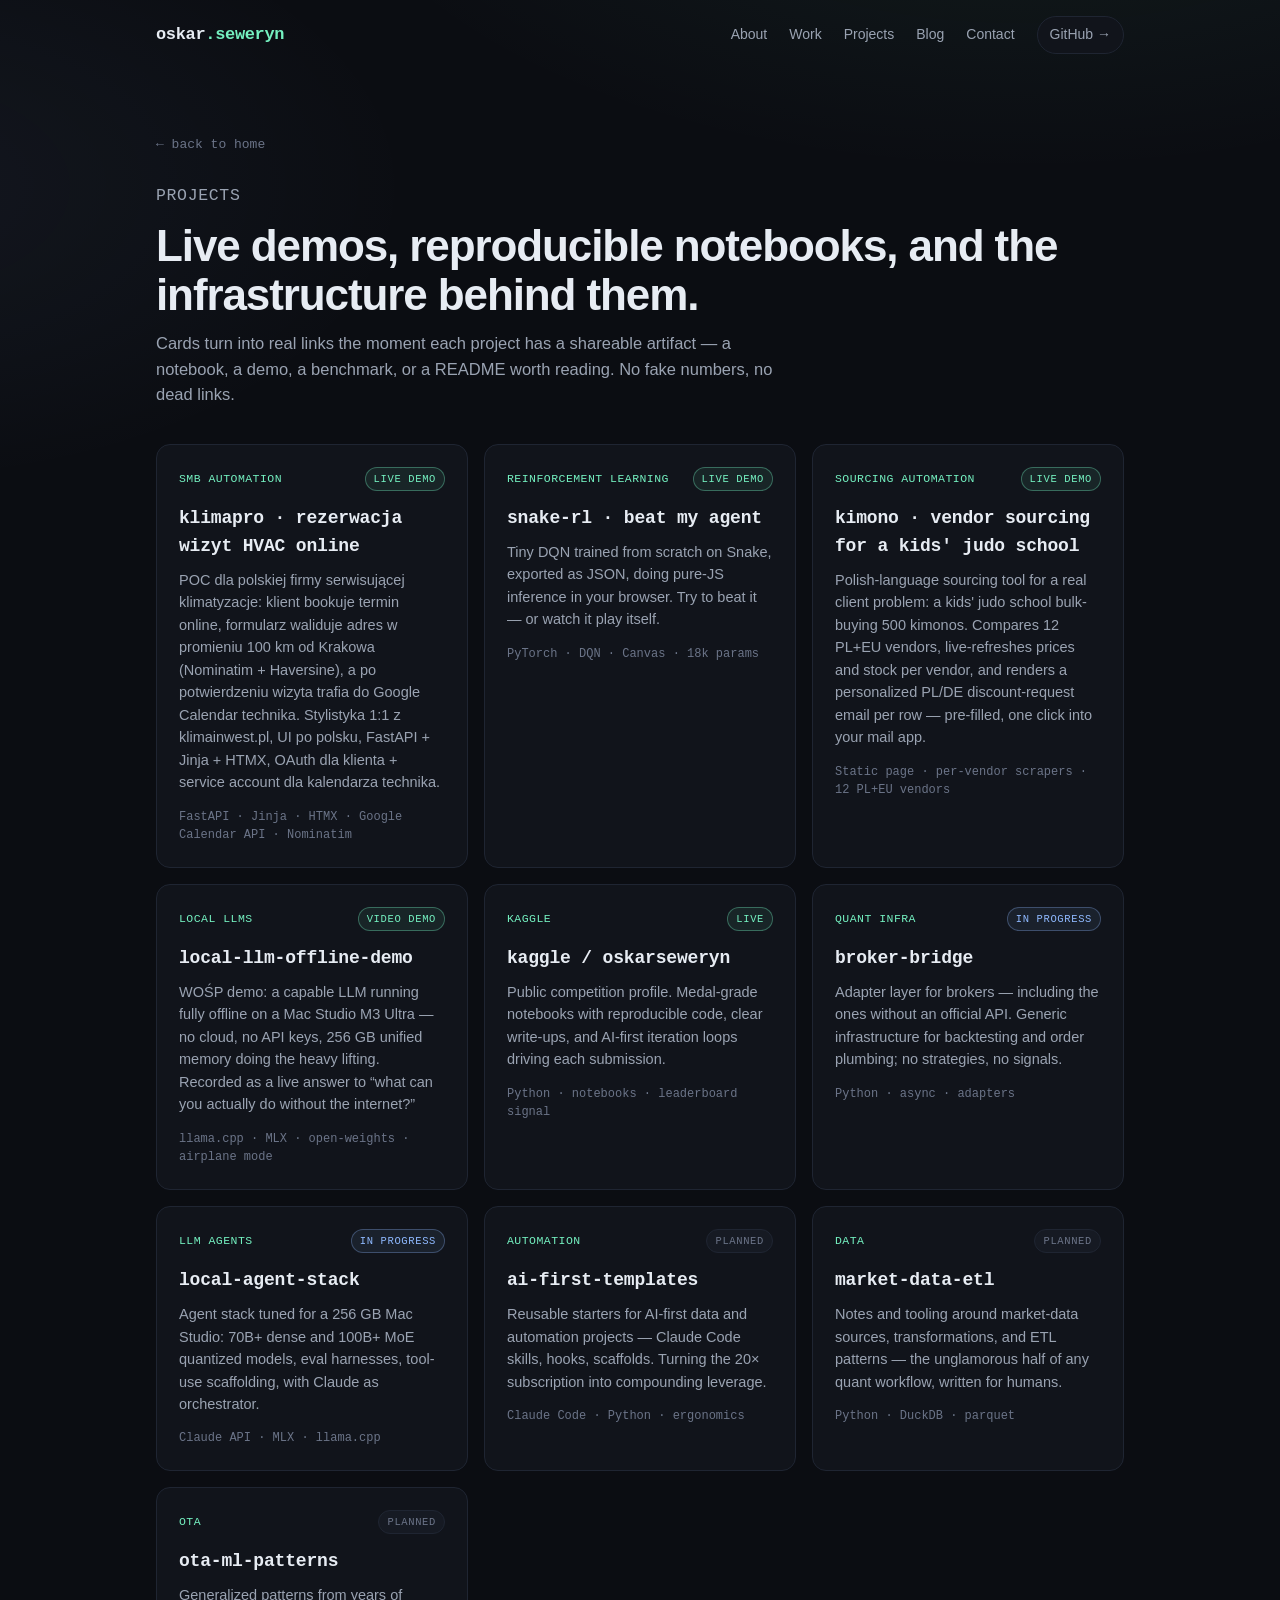
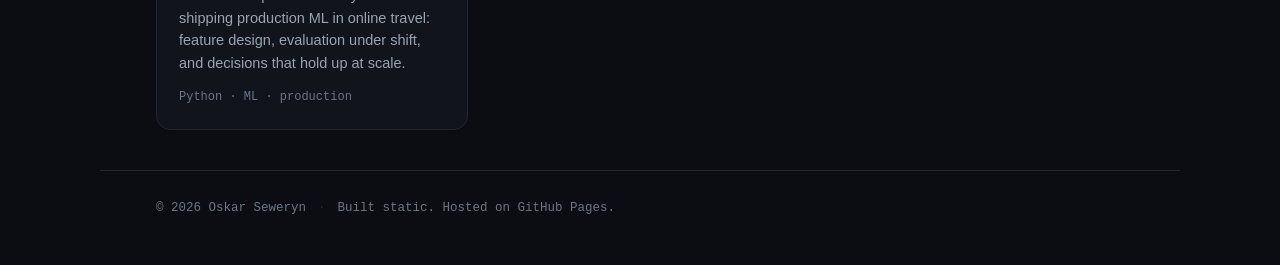
==== projects/index.html @ efb11e99 "Add poc-hvac-scheduling subpage: HVAC booking demo, link from /projects/" ====
<!doctype html>
<html lang="en">
<head>
<meta charset="utf-8" />
<meta name="viewport" content="width=device-width, initial-scale=1" />
<title>Projects — Oskar Seweryn</title>
<meta name="description" content="Projects and live demos by Oskar Seweryn — AI-first data science, local LLMs, and quant infrastructure." />
<meta name="theme-color" content="#0b0d12" />
<link rel="icon" href="data:image/svg+xml,%3Csvg xmlns='http://www.w3.org/2000/svg' viewBox='0 0 64 64'%3E%3Crect width='64' height='64' rx='14' fill='%230b0d12'/%3E%3Ctext x='50%25' y='54%25' font-family='ui-monospace,monospace' font-size='34' font-weight='700' text-anchor='middle' fill='%2374f0c0'%3Eos%3C/text%3E%3C/svg%3E" />
<link rel="stylesheet" href="/style.css" />
<noscript><style>[data-reveal]{opacity:1!important;transform:none!important}</style></noscript>
</head>
<body class="subpage">

<header class="nav" data-nav>
  <a class="brand" href="/">oskar<span>.seweryn</span></a>
  <nav>
    <a href="/#about">About</a>
    <a href="/#work">Work</a>
    <a href="/projects/">Projects</a>
    <a href="/blog/">Blog</a>
    <a href="/#contact">Contact</a>
    <a class="nav-cta" href="https://github.com/oskarseweryn" target="_blank" rel="noopener">GitHub →</a>
  </nav>
</header>

<main>
  <a class="back" href="/" data-reveal>← back to home</a>

  <div class="page-head">
    <p class="eyebrow" data-reveal>Projects</p>
    <h1 data-reveal>Live demos, reproducible notebooks, and the infrastructure behind them.</h1>
    <p data-reveal>
      Cards turn into real links the moment each project has a shareable artifact —
      a notebook, a demo, a benchmark, or a README worth reading. No fake numbers,
      no dead links.
    </p>
  </div>

  <div class="grid">

    <a class="card" data-reveal href="/projects/poc-hvac-scheduling/">
      <div class="card-head">
        <div class="card-tag">SMB automation</div>
        <span class="status status-live">live demo</span>
      </div>
      <h3>klimapro &middot; rezerwacja wizyt HVAC online</h3>
      <p>POC dla polskiej firmy serwisującej klimatyzacje: klient bookuje termin online, formularz waliduje adres w promieniu 100&nbsp;km od Krakowa (Nominatim + Haversine), a po potwierdzeniu wizyta trafia do Google Calendar technika. Stylistyka 1:1 z klimainwest.pl, UI po polsku, FastAPI + Jinja + HTMX, OAuth dla klienta + service account dla kalendarza technika.</p>
      <div class="card-meta">FastAPI · Jinja · HTMX · Google Calendar API · Nominatim</div>
    </a>

    <a class="card" data-reveal href="/projects/snake-rl/">
      <div class="card-head">
        <div class="card-tag">Reinforcement learning</div>
        <span class="status status-live">live demo</span>
      </div>
      <h3>snake-rl · beat my agent</h3>
      <p>Tiny DQN trained from scratch on Snake, exported as JSON, doing pure-JS inference in your browser. Try to beat it &mdash; or watch it play itself.</p>
      <div class="card-meta">PyTorch · DQN · Canvas · 18k params</div>
    </a>

    <a class="card" data-reveal href="/projects/kimono/">
      <div class="card-head">
        <div class="card-tag">Sourcing automation</div>
        <span class="status status-live">live demo</span>
      </div>
      <h3>kimono · vendor sourcing for a kids' judo school</h3>
      <p>Polish-language sourcing tool for a real client problem: a kids' judo school bulk-buying 500 kimonos. Compares 12 PL+EU vendors, live-refreshes prices and stock per vendor, and renders a personalized PL/DE discount-request email per row &mdash; pre-filled, one click into your mail app.</p>
      <div class="card-meta">Static page · per-vendor scrapers · 12 PL+EU vendors</div>
    </a>

    <a class="card" data-reveal href="/projects/local-llm-offline-demo/">
      <div class="card-head">
        <div class="card-tag">Local LLMs</div>
        <span class="status status-live">video demo</span>
      </div>
      <h3>local-llm-offline-demo</h3>
      <p>WOŚP demo: a capable LLM running fully offline on a Mac Studio M3 Ultra &mdash; no cloud, no API keys, 256&nbsp;GB unified memory doing the heavy lifting. Recorded as a live answer to &ldquo;what can you actually do without the internet?&rdquo;</p>
      <div class="card-meta">llama.cpp · MLX · open-weights · airplane mode</div>
    </a>

    <a class="card" data-reveal href="https://www.kaggle.com/oskarseweryn" target="_blank" rel="noopener">
      <div class="card-head">
        <div class="card-tag">Kaggle</div>
        <span class="status status-live">live</span>
      </div>
      <h3>kaggle / oskarseweryn</h3>
      <p>Public competition profile. Medal-grade notebooks with reproducible code, clear write-ups, and AI-first iteration loops driving each submission.</p>
      <div class="card-meta">Python · notebooks · leaderboard signal</div>
    </a>

    <div class="card card-soon" data-reveal aria-disabled="true">
      <div class="card-head">
        <div class="card-tag">Quant infra</div>
        <span class="status status-progress">in&nbsp;progress</span>
      </div>
      <h3>broker-bridge</h3>
      <p>Adapter layer for brokers — including the ones without an official API. Generic infrastructure for backtesting and order plumbing; no strategies, no signals.</p>
      <div class="card-meta">Python · async · adapters</div>
    </div>

    <div class="card card-soon" data-reveal aria-disabled="true">
      <div class="card-head">
        <div class="card-tag">LLM agents</div>
        <span class="status status-progress">in&nbsp;progress</span>
      </div>
      <h3>local-agent-stack</h3>
      <p>Agent stack tuned for a 256&nbsp;GB Mac Studio: 70B+ dense and 100B+ MoE quantized models, eval harnesses, tool-use scaffolding, with Claude as orchestrator.</p>
      <div class="card-meta">Claude API · MLX · llama.cpp</div>
    </div>

    <div class="card card-soon" data-reveal aria-disabled="true">
      <div class="card-head">
        <div class="card-tag">Automation</div>
        <span class="status status-planned">planned</span>
      </div>
      <h3>ai-first-templates</h3>
      <p>Reusable starters for AI-first data and automation projects — Claude Code skills, hooks, scaffolds. Turning the 20× subscription into compounding leverage.</p>
      <div class="card-meta">Claude Code · Python · ergonomics</div>
    </div>

    <div class="card card-soon" data-reveal aria-disabled="true">
      <div class="card-head">
        <div class="card-tag">Data</div>
        <span class="status status-planned">planned</span>
      </div>
      <h3>market-data-etl</h3>
      <p>Notes and tooling around market-data sources, transformations, and ETL patterns — the unglamorous half of any quant workflow, written for humans.</p>
      <div class="card-meta">Python · DuckDB · parquet</div>
    </div>

    <div class="card card-soon" data-reveal aria-disabled="true">
      <div class="card-head">
        <div class="card-tag">OTA</div>
        <span class="status status-planned">planned</span>
      </div>
      <h3>ota-ml-patterns</h3>
      <p>Generalized patterns from years of shipping production ML in online travel: feature design, evaluation under shift, and decisions that hold up at scale.</p>
      <div class="card-meta">Python · ML · production</div>
    </div>

  </div>
</main>

<footer>
  <span>© <span id="yr"></span> Oskar Seweryn</span>
  <span class="sep">·</span>
  <span>Built static. Hosted on GitHub Pages.</span>
</footer>

<script src="/main.js" defer></script>
</body>
</html>
---- style.css ----
:root {
  --bg: #0b0d12;
  --bg-2: #11141b;
  --bg-3: #161a23;
  --line: #1f2532;
  --fg: #e7ecf3;
  --fg-dim: #9aa3b2;
  --fg-mute: #6b7488;
  --accent: #74f0c0;
  --accent-2: #8fb9ff;
  --radius: 14px;
  --maxw: 1080px;
  --mono: ui-monospace, SFMono-Regular, Menlo, Consolas, monospace;
  --sans: -apple-system, BlinkMacSystemFont, "Inter", "Segoe UI", Roboto, sans-serif;
}

* { box-sizing: border-box; }

html { scroll-behavior: smooth; }

html, body {
  margin: 0;
  padding: 0;
  background: var(--bg);
  color: var(--fg);
  font-family: var(--sans);
  font-size: 16px;
  line-height: 1.55;
  -webkit-font-smoothing: antialiased;
}

body {
  background:
    radial-gradient(1200px 600px at 80% -10%, rgba(116, 240, 192, 0.07), transparent 60%),
    radial-gradient(900px 500px at -10% 10%, rgba(143, 185, 255, 0.06), transparent 60%),
    var(--bg);
  overflow-x: hidden;
}

a { color: var(--fg); text-decoration: none; }
a:hover { color: var(--accent); }

main, .nav, footer { position: relative; z-index: 1; }

/* ---------- Nav ---------- */
.nav {
  position: sticky;
  top: 0;
  z-index: 50;
  display: flex;
  align-items: center;
  justify-content: space-between;
  padding: 16px clamp(20px, 5vw, 56px);
  max-width: var(--maxw);
  margin: 0 auto;
  border-bottom: 1px solid transparent;
  transition: background 0.25s ease, backdrop-filter 0.25s ease, border-color 0.25s ease, padding 0.25s ease;
}
.nav.scrolled {
  background: rgba(11, 13, 18, 0.72);
  -webkit-backdrop-filter: saturate(140%) blur(10px);
  backdrop-filter: saturate(140%) blur(10px);
  border-bottom-color: var(--line);
  padding-top: 12px;
  padding-bottom: 12px;
}
.brand {
  font-family: var(--mono);
  font-weight: 700;
  letter-spacing: -0.02em;
  font-size: 17px;
}
.brand span { color: var(--accent); }
.nav nav { display: flex; gap: 22px; align-items: center; }
.nav nav a { font-size: 14px; color: var(--fg-dim); position: relative; }
.nav nav a:not(.nav-cta)::after {
  content: "";
  position: absolute;
  left: 0;
  right: 0;
  bottom: -4px;
  height: 1px;
  background: var(--accent);
  transform: scaleX(0);
  transform-origin: left;
  transition: transform 0.25s ease;
}
.nav nav a:not(.nav-cta):hover { color: var(--fg); }
.nav nav a:not(.nav-cta):hover::after { transform: scaleX(1); }
.nav-cta {
  border: 1px solid var(--line);
  padding: 7px 12px;
  border-radius: 999px;
  background: var(--bg-2);
}
.nav-cta:hover { border-color: var(--accent); color: var(--accent) !important; }

/* ---------- Hero ---------- */
.hero {
  position: relative;
  isolation: isolate;
  overflow: hidden;
  max-width: var(--maxw);
  margin: 0 auto;
  padding: 80px clamp(20px, 5vw, 56px) 60px;
}
.hero::before {
  content: "";
  position: absolute;
  inset: 0;
  background: radial-gradient(360px 240px at var(--mx, 30%) var(--my, 30%),
    rgba(116, 240, 192, 0.10), transparent 70%);
  -webkit-mask-image: radial-gradient(ellipse 90% 85% at 50% 50%, #000 45%, transparent 100%);
  mask-image: radial-gradient(ellipse 90% 85% at 50% 50%, #000 45%, transparent 100%);
  pointer-events: none;
  z-index: -1;
  transition: background 0.2s ease;
}
.hero-inner { max-width: 820px; }
.eyebrow {
  font-family: var(--mono);
  font-size: 13px;
  color: var(--accent);
  letter-spacing: 0.04em;
  text-transform: uppercase;
  margin: 0 0 18px;
}
.hero h1 {
  font-size: clamp(34px, 5.4vw, 56px);
  line-height: 1.05;
  letter-spacing: -0.025em;
  margin: 0 0 22px;
  font-weight: 700;
}
.hero .lede {
  font-size: 17px;
  color: var(--fg-dim);
  max-width: 640px;
  margin: 0 0 30px;
}
.cta-row { display: flex; gap: 12px; flex-wrap: wrap; margin-bottom: 40px; }
.btn {
  display: inline-block;
  padding: 11px 18px;
  border-radius: 10px;
  font-size: 14.5px;
  font-weight: 500;
  border: 1px solid transparent;
  transition: transform 0.12s ease, border-color 0.15s ease, background 0.15s ease, box-shadow 0.2s ease;
}
.btn.primary {
  background: var(--accent);
  color: #07140e;
}
.btn.primary:hover {
  transform: translateY(-1px);
  box-shadow: 0 10px 30px -12px rgba(116, 240, 192, 0.5);
}
.btn.ghost {
  border-color: var(--line);
  color: var(--fg);
  background: var(--bg-2);
  font-family: var(--mono);
}
.btn.ghost:hover { border-color: var(--accent); color: var(--accent); }

.hero-meta {
  list-style: none;
  padding: 0;
  margin: 0;
  display: flex;
  gap: 28px;
  flex-wrap: wrap;
  font-family: var(--mono);
  font-size: 13px;
  color: var(--fg-mute);
}
.hero-meta li span {
  display: inline-block;
  color: var(--accent-2);
  margin-right: 6px;
}

/* ---------- Sections ---------- */
.section {
  max-width: var(--maxw);
  margin: 0 auto;
  padding: 70px clamp(20px, 5vw, 56px);
  border-top: 1px solid var(--line);
}
.section.alt { background: linear-gradient(180deg, transparent, rgba(255, 255, 255, 0.012)); }
.section h2 {
  font-size: 28px;
  letter-spacing: -0.02em;
  margin: 0 0 6px;
}
.section-sub {
  color: var(--fg-dim);
  margin: 0 0 32px;
  font-size: 15px;
}

/* ---------- About ---------- */
.about .bio {
  max-width: 760px;
  font-size: 16.5px;
  color: var(--fg-dim);
  margin: 0;
}
.about .bio strong {
  color: var(--fg);
  font-weight: 600;
}

/* ---------- Grid of project cards ---------- */
.grid {
  display: grid;
  grid-template-columns: repeat(auto-fill, minmax(260px, 1fr));
  gap: 16px;
}
.card {
  position: relative;
  display: block;
  background: var(--bg-2);
  border: 1px solid var(--line);
  border-radius: var(--radius);
  padding: 22px;
  overflow: hidden;
  transform-style: preserve-3d;
  transform:
    perspective(900px)
    rotateX(calc(var(--ty, 0) * -3deg))
    rotateY(calc(var(--tx, 0) * 4deg));
  transition: transform 0.25s ease, border-color 0.15s ease, background 0.15s ease, box-shadow 0.25s ease;
}
.card::after {
  content: "";
  position: absolute;
  inset: 0;
  pointer-events: none;
  background: radial-gradient(220px 160px
    at calc(50% + var(--tx, 0) * 100%)
       calc(50% + var(--ty, 0) * 100%),
    rgba(116, 240, 192, 0.08), transparent 70%);
  opacity: 0;
  transition: opacity 0.3s ease;
}
.card:hover::after { opacity: 1; }
a.card:hover {
  border-color: var(--accent);
  background: var(--bg-3);
  box-shadow: 0 18px 40px -22px rgba(116, 240, 192, 0.35);
  color: var(--fg);
}
.card-soon {
  cursor: default;
  opacity: 0.92;
}
.card-soon:hover {
  border-color: var(--line);
  background: var(--bg-2);
  box-shadow: none;
}
.card-head {
  display: flex;
  align-items: center;
  justify-content: space-between;
  gap: 10px;
  margin-bottom: 14px;
}
.card-tag {
  font-family: var(--mono);
  font-size: 11.5px;
  letter-spacing: 0.04em;
  text-transform: uppercase;
  color: var(--accent);
}
.status {
  font-family: var(--mono);
  font-size: 10.5px;
  letter-spacing: 0.06em;
  text-transform: uppercase;
  padding: 3px 8px;
  border-radius: 999px;
  border: 1px solid var(--line);
  color: var(--fg-mute);
  background: var(--bg-3);
  white-space: nowrap;
}
.status-live {
  color: var(--accent);
  border-color: rgba(116, 240, 192, 0.35);
  background: rgba(116, 240, 192, 0.08);
}
.status-progress {
  color: var(--accent-2);
  border-color: rgba(143, 185, 255, 0.3);
  background: rgba(143, 185, 255, 0.08);
}
.status-planned {
  color: var(--fg-mute);
}
.card h3 {
  font-family: var(--mono);
  font-size: 18px;
  margin: 0 0 8px;
  letter-spacing: -0.01em;
}
.card p {
  color: var(--fg-dim);
  font-size: 14.5px;
  margin: 0 0 14px;
}
.card-meta {
  font-family: var(--mono);
  font-size: 12px;
  color: var(--fg-mute);
}

/* ---------- Two-column "How I work" ---------- */
.two-col {
  display: grid;
  grid-template-columns: repeat(auto-fit, minmax(280px, 1fr));
  gap: 28px 40px;
  margin-bottom: 36px;
}
.two-col h3 {
  font-size: 17px;
  margin: 0 0 8px;
  color: var(--fg);
}
.two-col p {
  color: var(--fg-dim);
  margin: 0;
  font-size: 15px;
}

/* ---------- Chips ---------- */
.chips {
  display: flex;
  flex-wrap: wrap;
  gap: 8px;
  margin-top: 8px;
}
.chips span {
  font-family: var(--mono);
  font-size: 12.5px;
  background: var(--bg-2);
  border: 1px solid var(--line);
  color: var(--fg-dim);
  padding: 6px 11px;
  border-radius: 999px;
  transition: border-color 0.15s ease, color 0.15s ease, transform 0.15s ease;
}
.chips span:hover {
  border-color: var(--accent);
  color: var(--accent);
  transform: translateY(-1px);
}

/* ---------- Contact ---------- */
.contact .links {
  display: flex;
  flex-wrap: wrap;
  gap: 22px;
  font-family: var(--mono);
  font-size: 15px;
}
.contact .links a {
  color: var(--fg);
  border-bottom: 1px solid var(--line);
  padding-bottom: 2px;
  transition: color 0.15s ease, border-color 0.15s ease;
}
.contact .links a:hover {
  color: var(--accent);
  border-color: var(--accent);
}

/* ---------- Footer ---------- */
footer {
  max-width: var(--maxw);
  margin: 0 auto;
  padding: 28px clamp(20px, 5vw, 56px) 48px;
  font-family: var(--mono);
  font-size: 12.5px;
  color: var(--fg-mute);
  display: flex;
  gap: 12px;
  flex-wrap: wrap;
  border-top: 1px solid var(--line);
}
footer .sep { color: var(--line); }

/* ---------- Subpage layout ---------- */
.subpage main {
  max-width: var(--maxw);
  margin: 0 auto;
  padding: 60px clamp(20px, 5vw, 56px) 40px;
}
.subpage .page-head {
  margin-bottom: 36px;
}
.subpage .page-head .eyebrow {
  margin-bottom: 14px;
}
.subpage .page-head h1 {
  font-size: clamp(30px, 4.6vw, 44px);
  letter-spacing: -0.025em;
  margin: 0 0 12px;
  line-height: 1.1;
}
.subpage .page-head p {
  color: var(--fg-dim);
  font-size: 16.5px;
  max-width: 640px;
  margin: 0;
}
.subpage .back {
  font-family: var(--mono);
  font-size: 13px;
  color: var(--fg-mute);
  display: inline-flex;
  gap: 8px;
  align-items: center;
  margin-bottom: 28px;
}
.subpage .back:hover { color: var(--accent); }

/* Empty state */
.empty {
  border: 1px dashed var(--line);
  background: rgba(255, 255, 255, 0.012);
  border-radius: var(--radius);
  padding: 28px;
  display: grid;
  gap: 10px;
}
.empty h3 {
  font-family: var(--mono);
  margin: 0;
  font-size: 16px;
  color: var(--fg);
}
.empty p {
  margin: 0;
  color: var(--fg-dim);
  font-size: 14.5px;
}

/* Roadmap list */
.roadmap {
  display: grid;
  gap: 12px;
  margin-top: 24px;
}
.roadmap-item {
  display: grid;
  grid-template-columns: auto 1fr auto;
  gap: 16px;
  align-items: baseline;
  padding: 16px 18px;
  background: var(--bg-2);
  border: 1px solid var(--line);
  border-radius: var(--radius);
  font-size: 15px;
}
.roadmap-item .idx {
  font-family: var(--mono);
  color: var(--fg-mute);
  font-size: 12px;
}
.roadmap-item .topic { color: var(--fg); }
.roadmap-item .when {
  font-family: var(--mono);
  font-size: 12px;
  color: var(--fg-mute);
}

/* ---------- Reveal ---------- */
[data-reveal] {
  opacity: 0;
  transform: translateY(14px);
  transition: opacity 600ms ease, transform 600ms cubic-bezier(.2,.7,.2,1);
  transition-delay: var(--reveal-delay, 0ms);
}
[data-reveal].in {
  opacity: 1;
  transform: none;
}

/* ---------- 404 ---------- */
.notfound {
  min-height: 70vh;
  display: grid;
  place-items: center;
  text-align: center;
  padding: 60px 20px;
}
.notfound .code {
  font-family: var(--mono);
  font-size: clamp(72px, 14vw, 140px);
  color: var(--accent);
  line-height: 1;
  letter-spacing: -0.04em;
  margin: 0 0 12px;
}
.notfound p {
  color: var(--fg-dim);
  margin: 0 0 22px;
}

/* ---------- Mobile tweaks ---------- */
@media (max-width: 640px) {
  .nav nav { gap: 14px; }
  .nav nav a:not(.nav-cta) { display: none; }
  .hero { padding-top: 50px; }
  .hero-meta { gap: 14px; }
}

/* ---------- Reduced motion ---------- */
@media (prefers-reduced-motion: reduce) {
  *, *::before, *::after { transition: none !important; animation: none !important; }
  html { scroll-behavior: auto; }
  [data-reveal] { opacity: 1; transform: none; }
  .card { transform: none !important; }
}
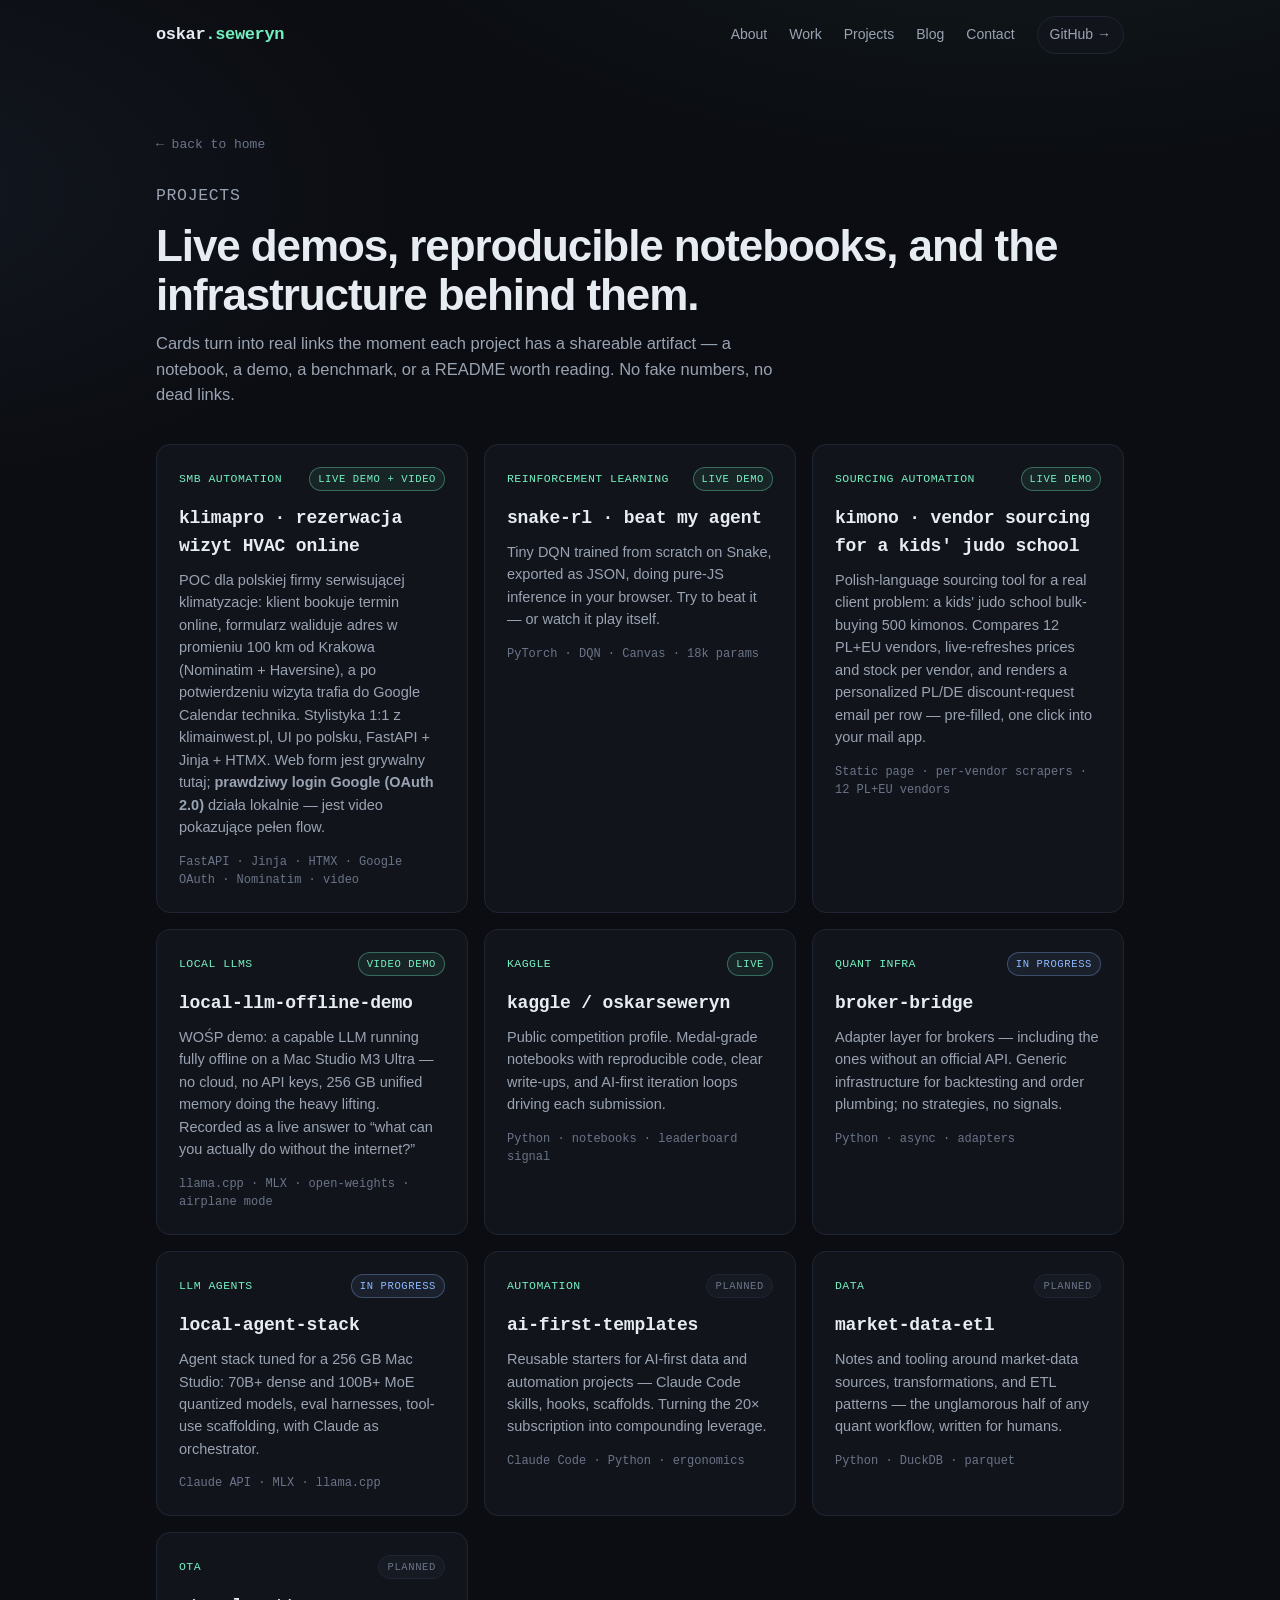
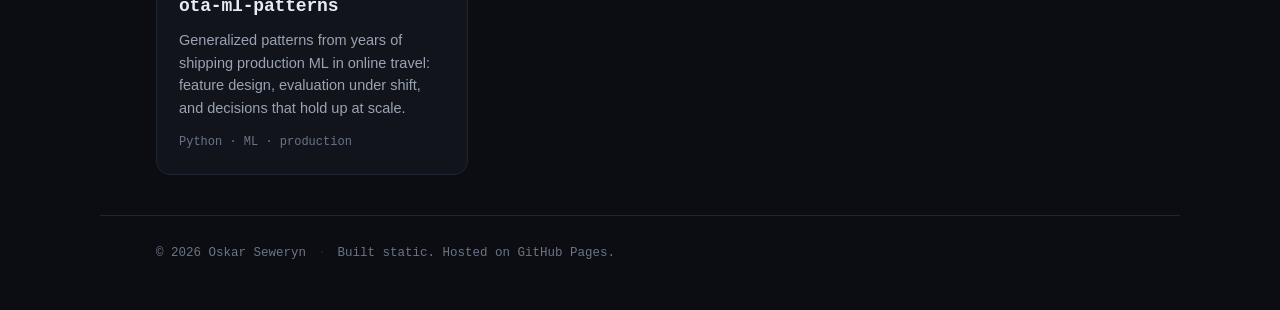
==== commit 34e10e5e: "poc-hvac-scheduling: embed local-OAuth demo video, update card" ====
--- a/projects/index.html
+++ b/projects/index.html
@@ -42,11 +42,11 @@
     <a class="card" data-reveal href="/projects/poc-hvac-scheduling/">
       <div class="card-head">
         <div class="card-tag">SMB automation</div>
-        <span class="status status-live">live demo</span>
+        <span class="status status-live">live demo + video</span>
       </div>
       <h3>klimapro &middot; rezerwacja wizyt HVAC online</h3>
-      <p>POC dla polskiej firmy serwisującej klimatyzacje: klient bookuje termin online, formularz waliduje adres w promieniu 100&nbsp;km od Krakowa (Nominatim + Haversine), a po potwierdzeniu wizyta trafia do Google Calendar technika. Stylistyka 1:1 z klimainwest.pl, UI po polsku, FastAPI + Jinja + HTMX, OAuth dla klienta + service account dla kalendarza technika.</p>
-      <div class="card-meta">FastAPI · Jinja · HTMX · Google Calendar API · Nominatim</div>
+      <p>POC dla polskiej firmy serwisującej klimatyzacje: klient bookuje termin online, formularz waliduje adres w promieniu 100&nbsp;km od Krakowa (Nominatim + Haversine), a po potwierdzeniu wizyta trafia do Google Calendar technika. Stylistyka 1:1 z klimainwest.pl, UI po polsku, FastAPI + Jinja + HTMX. Web form jest grywalny tutaj; <strong>prawdziwy login Google (OAuth 2.0)</strong> działa lokalnie &mdash; jest video pokazujące pełen flow.</p>
+      <div class="card-meta">FastAPI · Jinja · HTMX · Google OAuth · Nominatim · video</div>
     </a>
 
     <a class="card" data-reveal href="/projects/snake-rl/">
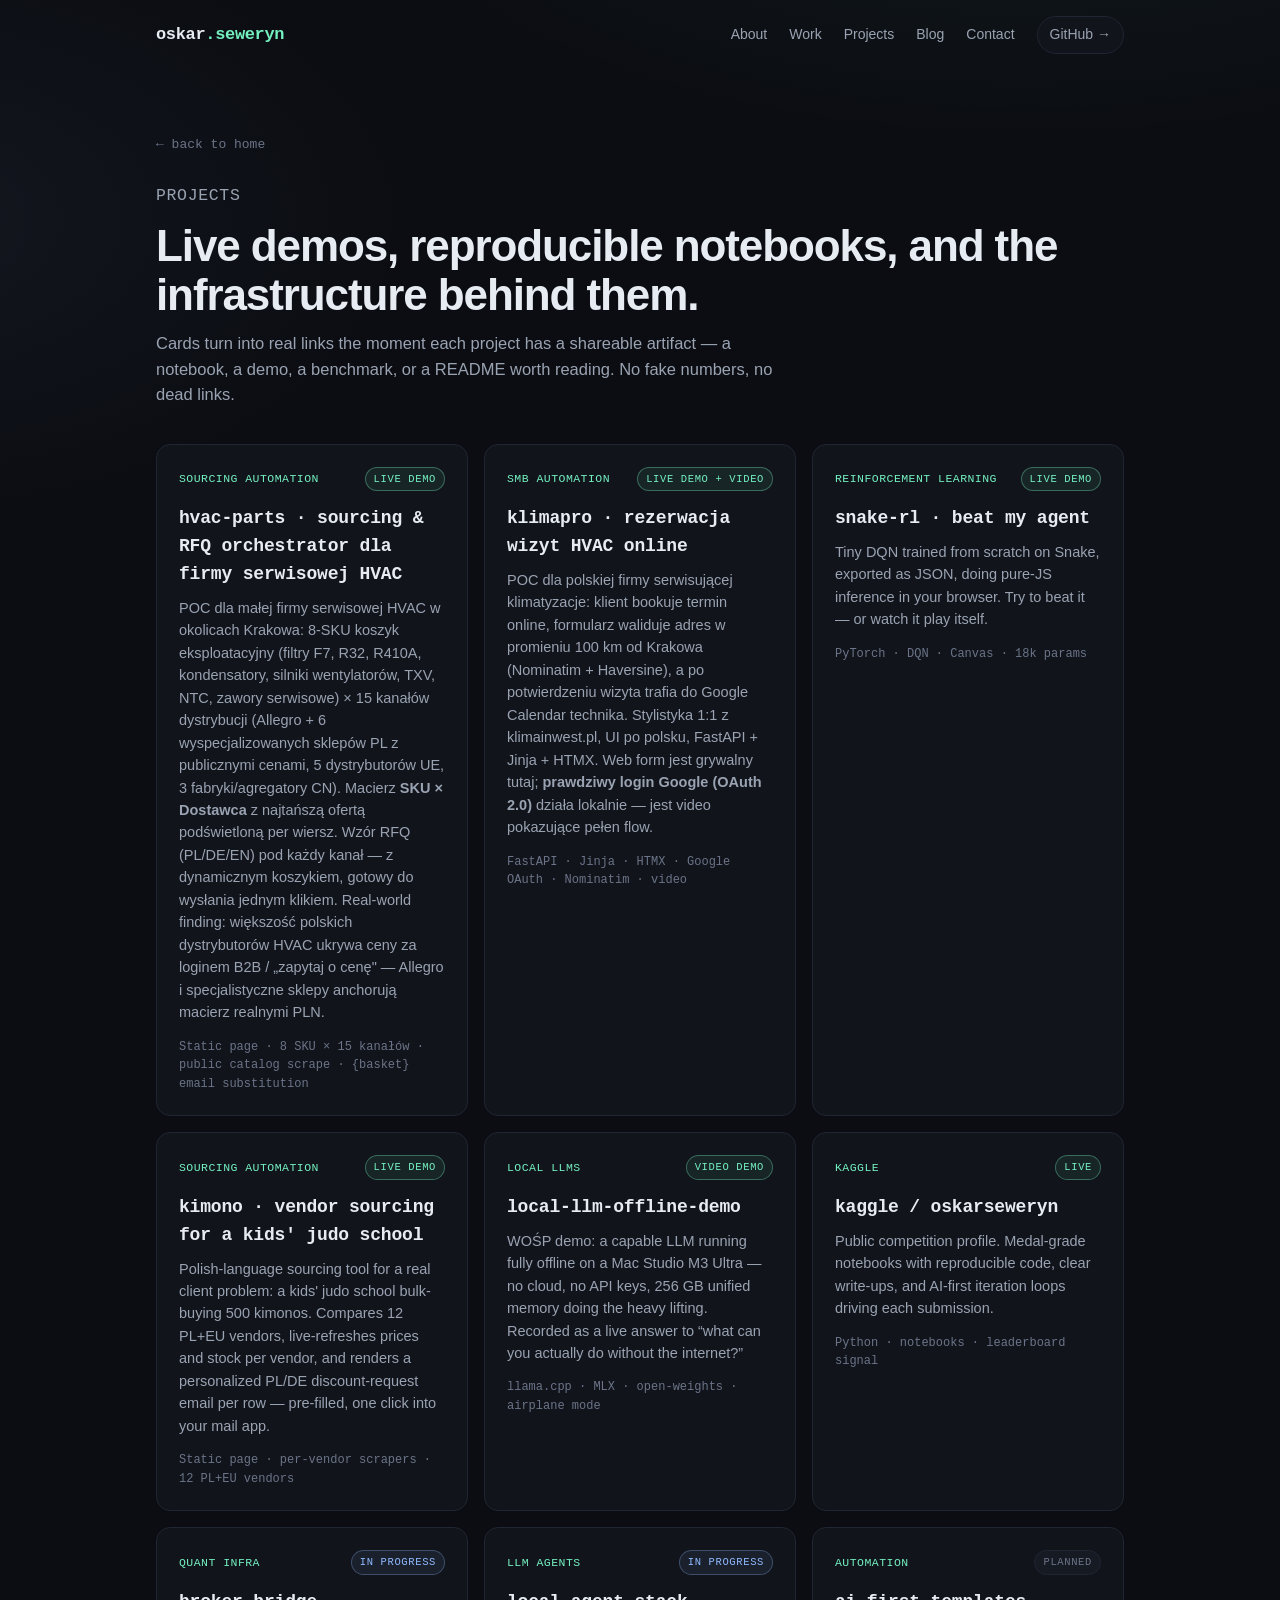
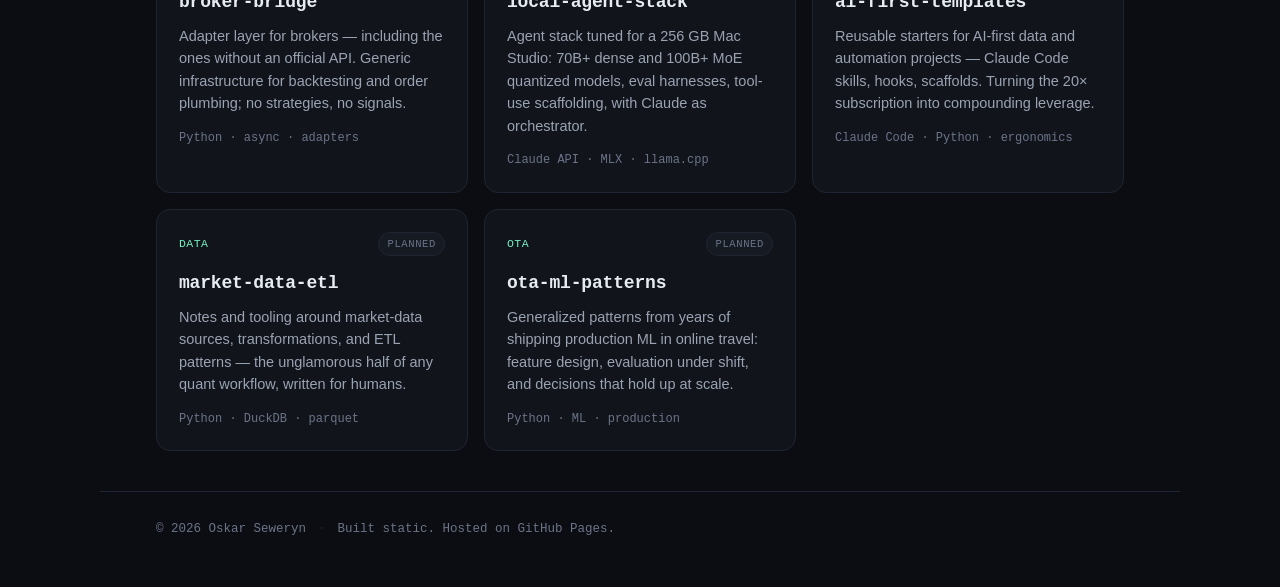
==== commit 267c578b: "Add poc-hvac-parts-pricing subpage: 8-SKU × 15-channel sourcing demo 8-SKU basket × 15 vendors (7 PL" ====
--- a/projects/index.html
+++ b/projects/index.html
@@ -38,6 +38,16 @@
   </div>
 
   <div class="grid">
+
+    <a class="card" data-reveal href="/projects/poc-hvac-parts-pricing/">
+      <div class="card-head">
+        <div class="card-tag">Sourcing automation</div>
+        <span class="status status-live">live demo</span>
+      </div>
+      <h3>hvac-parts &middot; sourcing &amp; RFQ orchestrator dla firmy serwisowej HVAC</h3>
+      <p>POC dla małej firmy serwisowej HVAC w okolicach Krakowa: 8-SKU koszyk eksploatacyjny (filtry F7, R32, R410A, kondensatory, silniki wentylatorów, TXV, NTC, zawory serwisowe) × 15 kanałów dystrybucji (Allegro + 6 wyspecjalizowanych sklepów PL z publicznymi cenami, 5 dystrybutorów UE, 3 fabryki/agregatory CN). Macierz <strong>SKU × Dostawca</strong> z najtańszą ofertą podświetloną per wiersz. Wzór RFQ (PL/DE/EN) pod każdy kanał — z dynamicznym koszykiem, gotowy do wysłania jednym klikiem. Real-world finding: większość polskich dystrybutorów HVAC ukrywa ceny za loginem B2B / „zapytaj o cenę" — Allegro i specjalistyczne sklepy anchorują macierz realnymi PLN.</p>
+      <div class="card-meta">Static page · 8 SKU × 15 kanałów · public catalog scrape · {basket} email substitution</div>
+    </a>
 
     <a class="card" data-reveal href="/projects/poc-hvac-scheduling/">
       <div class="card-head">
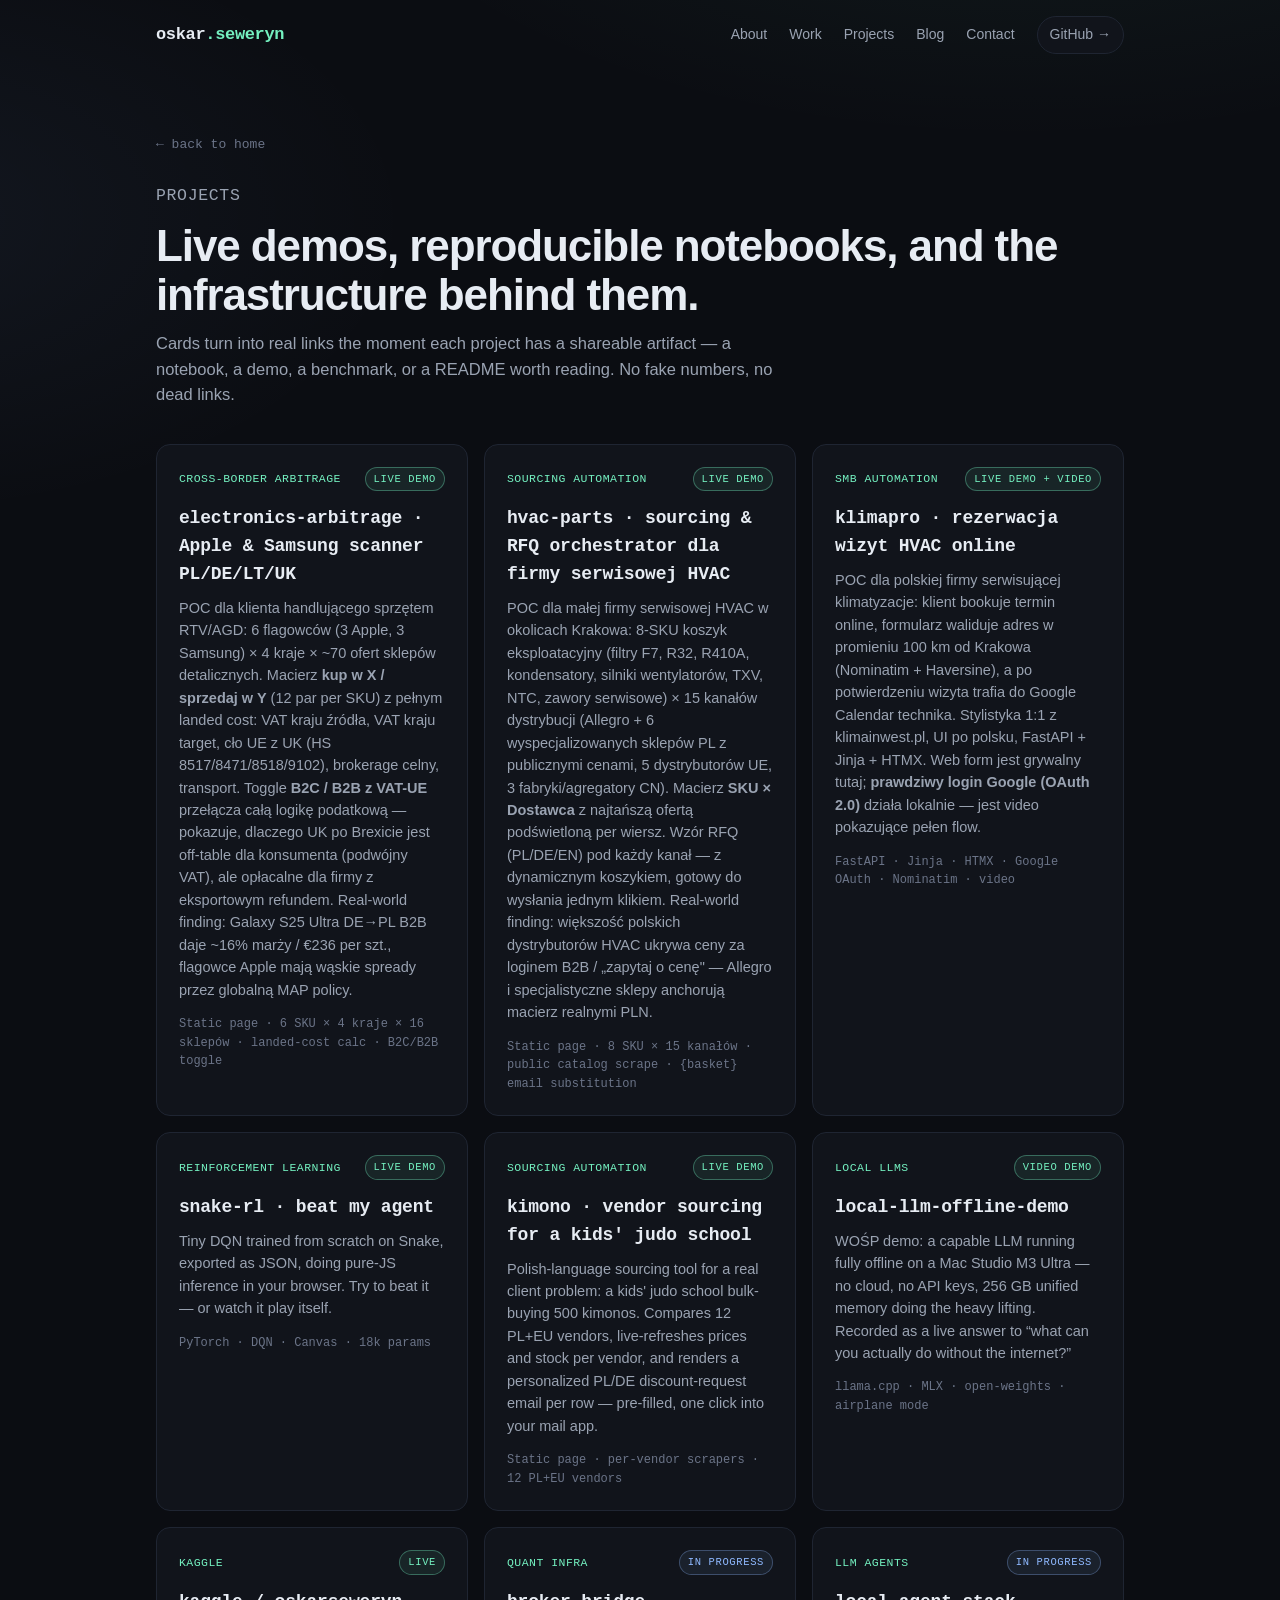
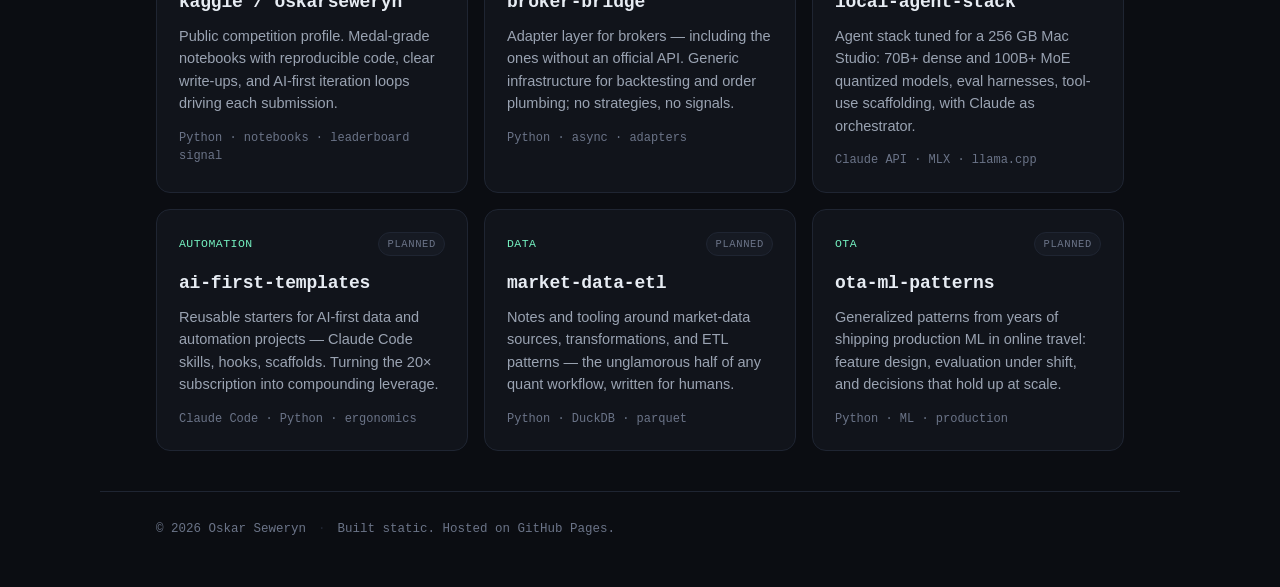
==== commit d6f90e9d: "Add poc-electronics-arbitrage subpage: cross-border Apple/Samsung scanner 6 flagship SKUs (3 Apple, " ====
--- a/projects/index.html
+++ b/projects/index.html
@@ -38,6 +38,16 @@
   </div>
 
   <div class="grid">
+
+    <a class="card" data-reveal href="/projects/poc-electronics-arbitrage/">
+      <div class="card-head">
+        <div class="card-tag">Cross-border arbitrage</div>
+        <span class="status status-live">live demo</span>
+      </div>
+      <h3>electronics-arbitrage &middot; Apple &amp; Samsung scanner PL/DE/LT/UK</h3>
+      <p>POC dla klienta handlującego sprzętem RTV/AGD: 6 flagowców (3 Apple, 3 Samsung) &times; 4 kraje &times; ~70 ofert sklepów detalicznych. Macierz <strong>kup w X / sprzedaj w Y</strong> (12 par per SKU) z pełnym landed cost: VAT kraju źródła, VAT kraju target, cło UE z UK (HS 8517/8471/8518/9102), brokerage celny, transport. Toggle <strong>B2C / B2B z VAT-UE</strong> przełącza całą logikę podatkową &mdash; pokazuje, dlaczego UK po Brexicie jest off-table dla konsumenta (podwójny VAT), ale opłacalne dla firmy z eksportowym refundem. Real-world finding: Galaxy S25 Ultra DE→PL B2B daje ~16% marży / €236 per szt., flagowce Apple mają wąskie spready przez globalną MAP policy.</p>
+      <div class="card-meta">Static page · 6 SKU × 4 kraje × 16 sklepów · landed-cost calc · B2C/B2B toggle</div>
+    </a>
 
     <a class="card" data-reveal href="/projects/poc-hvac-parts-pricing/">
       <div class="card-head">
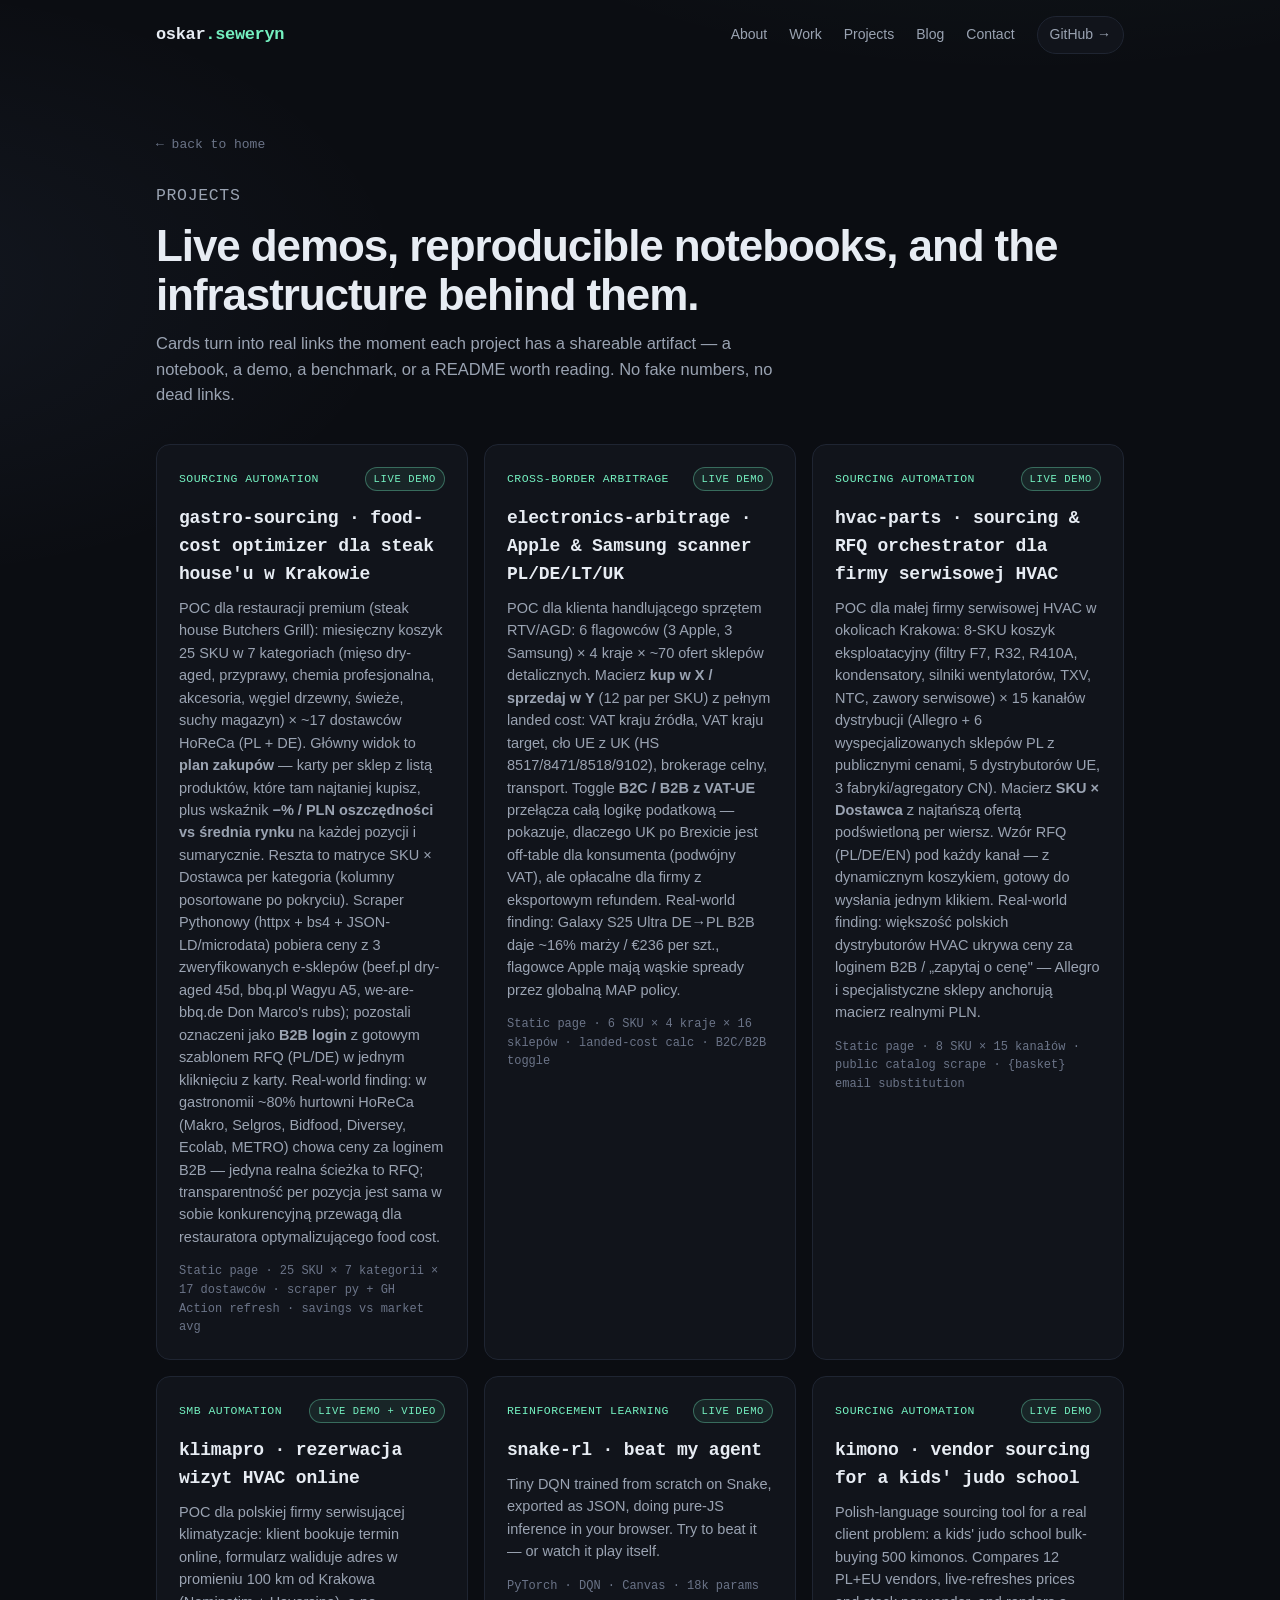
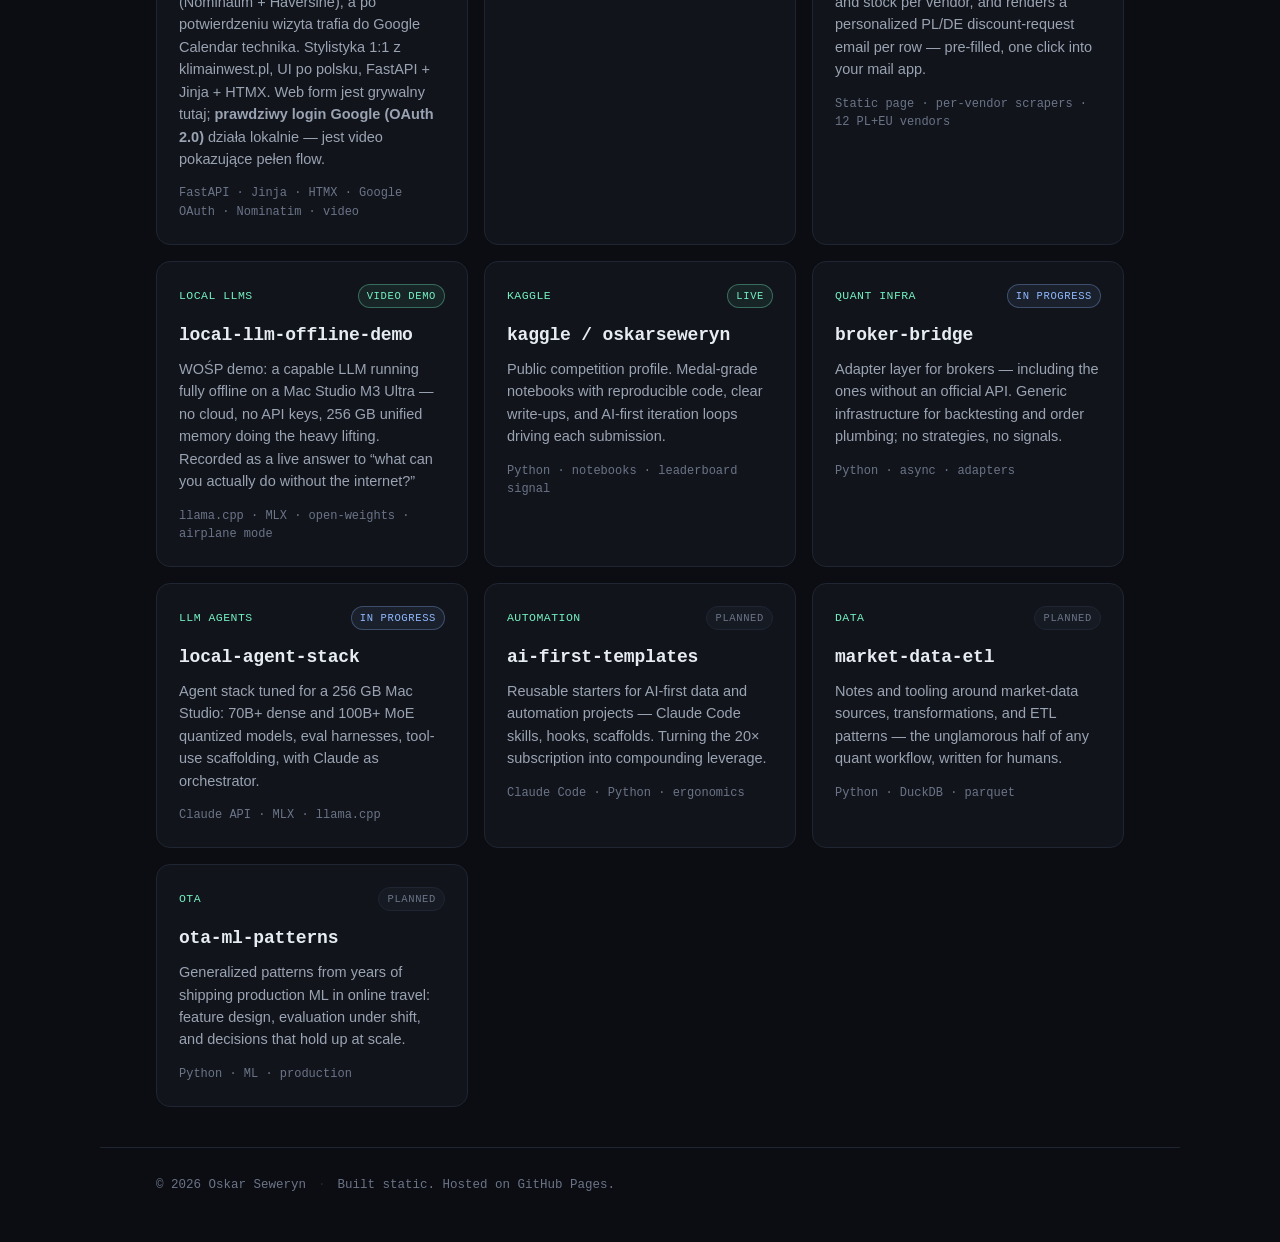
==== commit 6087bc87: "Add poc-gastro-sourcing project: food-cost optimizer for Krakow steakhouse Live demo: 25 SKU × 7 cat" ====
--- a/projects/index.html
+++ b/projects/index.html
@@ -38,6 +38,16 @@
   </div>
 
   <div class="grid">
+
+    <a class="card" data-reveal href="/projects/poc-gastro-sourcing/">
+      <div class="card-head">
+        <div class="card-tag">Sourcing automation</div>
+        <span class="status status-live">live demo</span>
+      </div>
+      <h3>gastro-sourcing &middot; food-cost optimizer dla steak house'u w Krakowie</h3>
+      <p>POC dla restauracji premium (steak house Butchers Grill): miesięczny koszyk 25 SKU w 7 kategoriach (mięso dry-aged, przyprawy, chemia profesjonalna, akcesoria, węgiel drzewny, świeże, suchy magazyn) × ~17 dostawców HoReCa (PL + DE). Główny widok to <strong>plan zakupów</strong> &mdash; karty per sklep z listą produktów, które tam najtaniej kupisz, plus wskaźnik <strong>−% / PLN oszczędności vs średnia rynku</strong> na każdej pozycji i sumarycznie. Reszta to matryce SKU × Dostawca per kategoria (kolumny posortowane po pokryciu). Scraper Pythonowy (httpx + bs4 + JSON-LD/microdata) pobiera ceny z 3 zweryfikowanych e-sklepów (beef.pl dry-aged 45d, bbq.pl Wagyu A5, we-are-bbq.de Don Marco's rubs); pozostali oznaczeni jako <strong>B2B login</strong> z gotowym szablonem RFQ (PL/DE) w jednym kliknięciu z karty. Real-world finding: w gastronomii ~80% hurtowni HoReCa (Makro, Selgros, Bidfood, Diversey, Ecolab, METRO) chowa ceny za loginem B2B &mdash; jedyna realna ścieżka to RFQ; transparentność per pozycja jest sama w sobie konkurencyjną przewagą dla restauratora optymalizującego food cost.</p>
+      <div class="card-meta">Static page · 25 SKU × 7 kategorii × 17 dostawców · scraper py + GH Action refresh · savings vs market avg</div>
+    </a>
 
     <a class="card" data-reveal href="/projects/poc-electronics-arbitrage/">
       <div class="card-head">
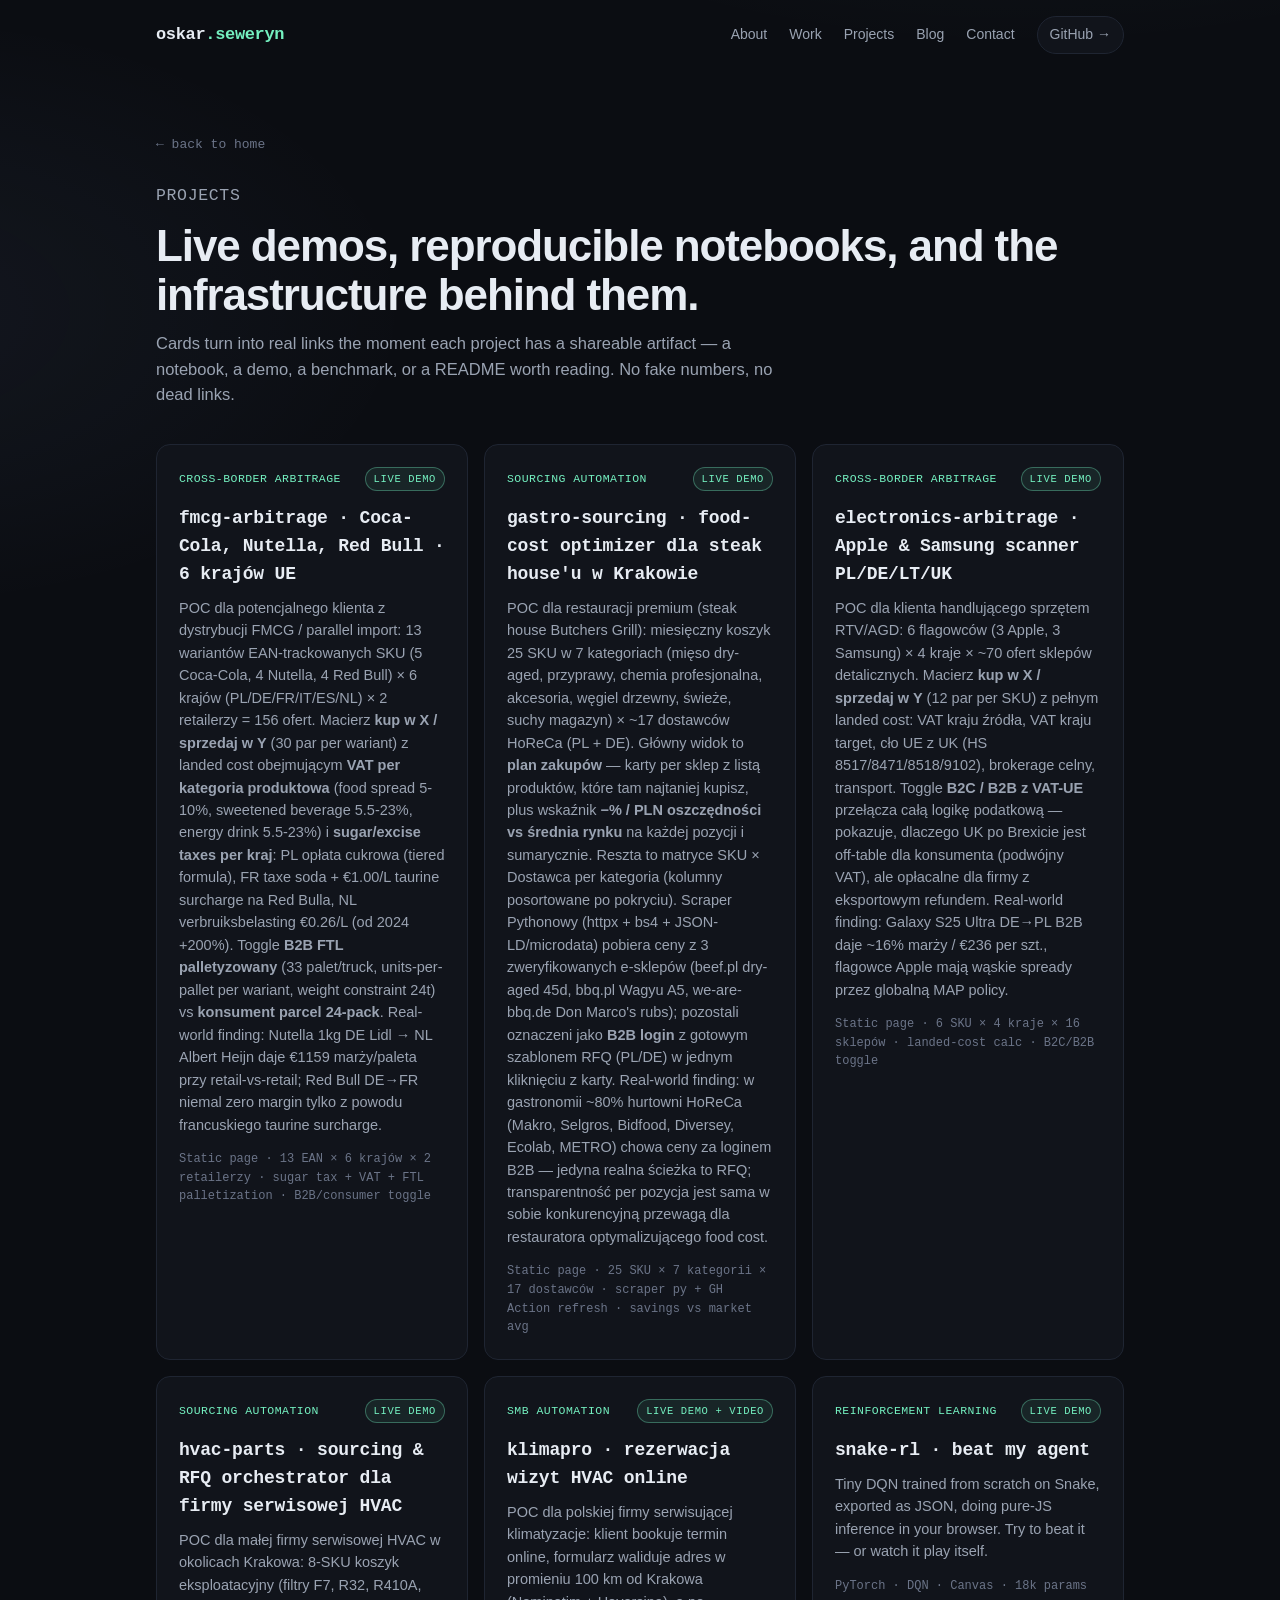
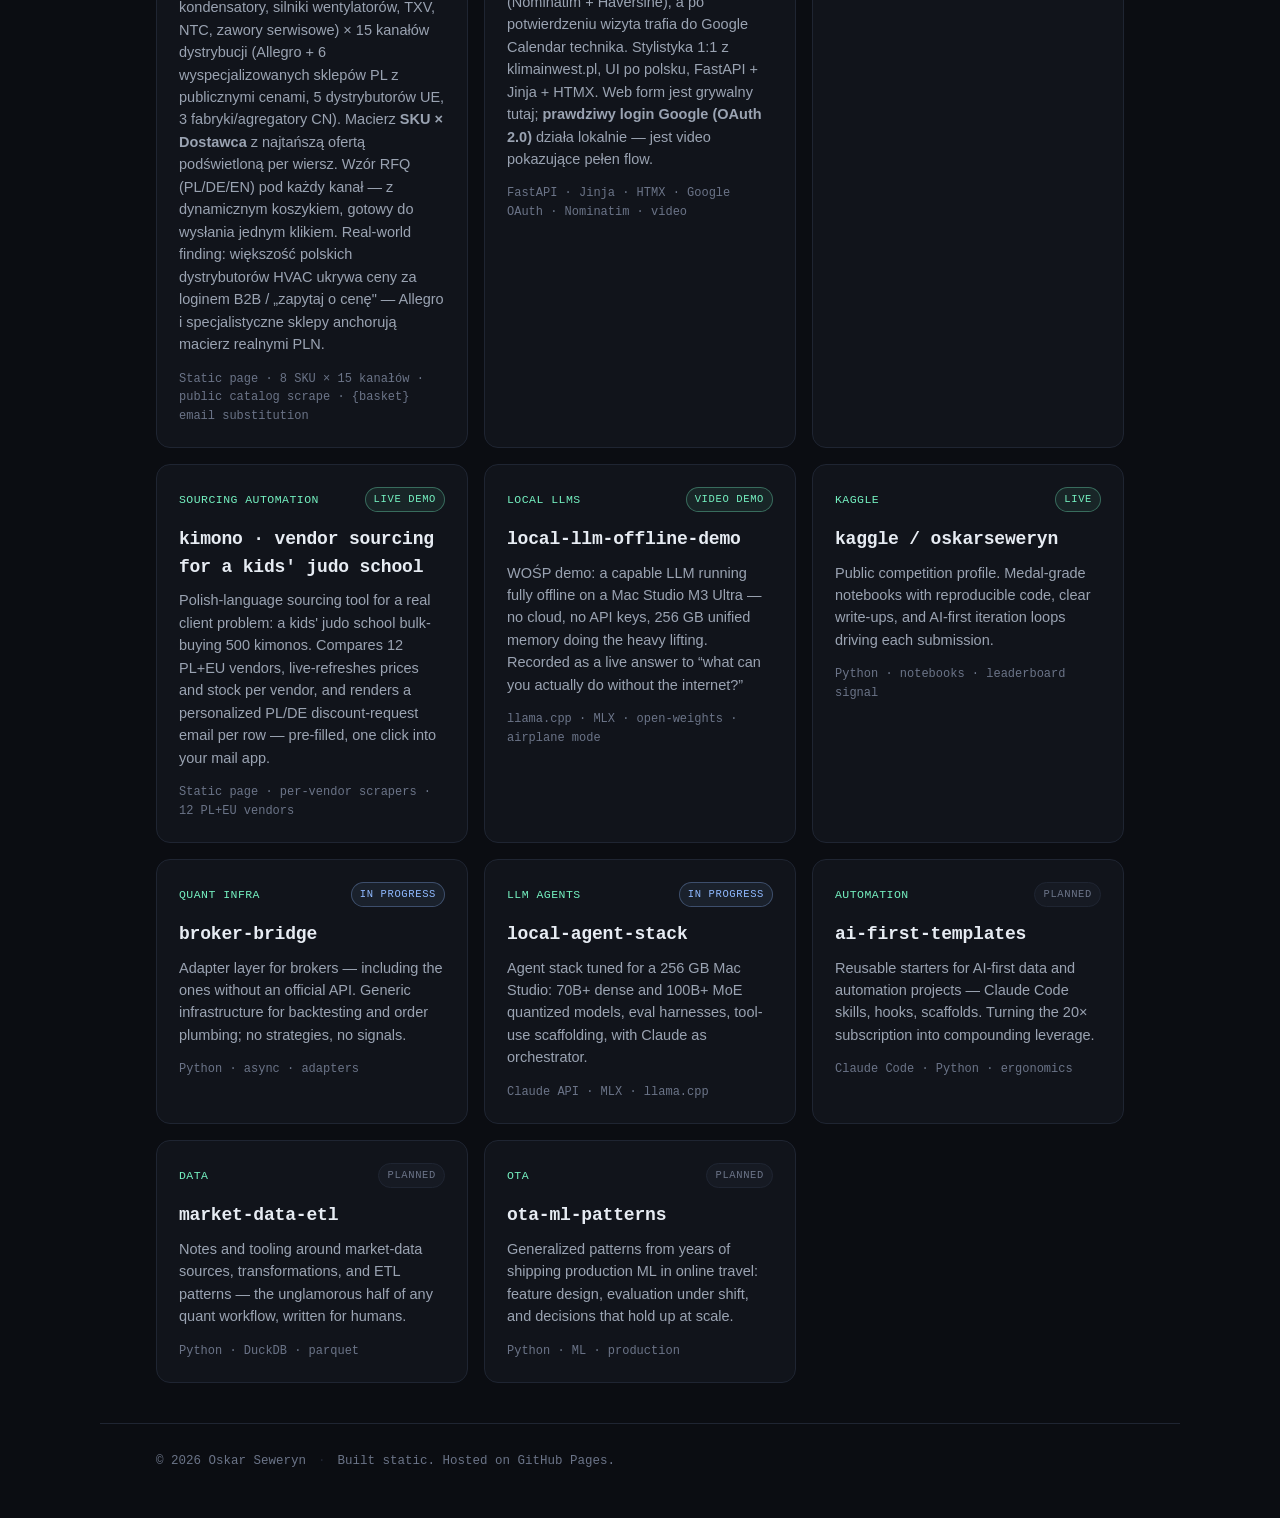
==== commit adac3ebc: "Add poc-fmcg-arbitrage subpage: cross-border Coca-Cola/Nutella/Red Bull scanner 13 EAN-tracked varia" ====
--- a/projects/index.html
+++ b/projects/index.html
@@ -38,6 +38,16 @@
   </div>
 
   <div class="grid">
+
+    <a class="card" data-reveal href="/projects/poc-fmcg-arbitrage/">
+      <div class="card-head">
+        <div class="card-tag">Cross-border arbitrage</div>
+        <span class="status status-live">live demo</span>
+      </div>
+      <h3>fmcg-arbitrage &middot; Coca-Cola, Nutella, Red Bull · 6 krajów UE</h3>
+      <p>POC dla potencjalnego klienta z dystrybucji FMCG / parallel import: 13 wariantów EAN-trackowanych SKU (5 Coca-Cola, 4 Nutella, 4 Red Bull) &times; 6 krajów (PL/DE/FR/IT/ES/NL) &times; 2 retailerzy = 156 ofert. Macierz <strong>kup w X / sprzedaj w Y</strong> (30 par per wariant) z landed cost obejmującym <strong>VAT per kategoria produktowa</strong> (food spread 5-10%, sweetened beverage 5.5-23%, energy drink 5.5-23%) i <strong>sugar/excise taxes per kraj</strong>: PL opłata cukrowa (tiered formula), FR taxe soda + €1.00/L taurine surcharge na Red Bulla, NL verbruiksbelasting €0.26/L (od 2024 +200%). Toggle <strong>B2B FTL palletyzowany</strong> (33 palet/truck, units-per-pallet per wariant, weight constraint 24t) vs <strong>konsument parcel 24-pack</strong>. Real-world finding: Nutella 1kg DE Lidl &rarr; NL Albert Heijn daje &euro;1159 marży/paleta przy retail-vs-retail; Red Bull DE&rarr;FR niemal zero margin tylko z powodu francuskiego taurine surcharge.</p>
+      <div class="card-meta">Static page · 13 EAN × 6 krajów × 2 retailerzy · sugar tax + VAT + FTL palletization · B2B/consumer toggle</div>
+    </a>
 
     <a class="card" data-reveal href="/projects/poc-gastro-sourcing/">
       <div class="card-head">
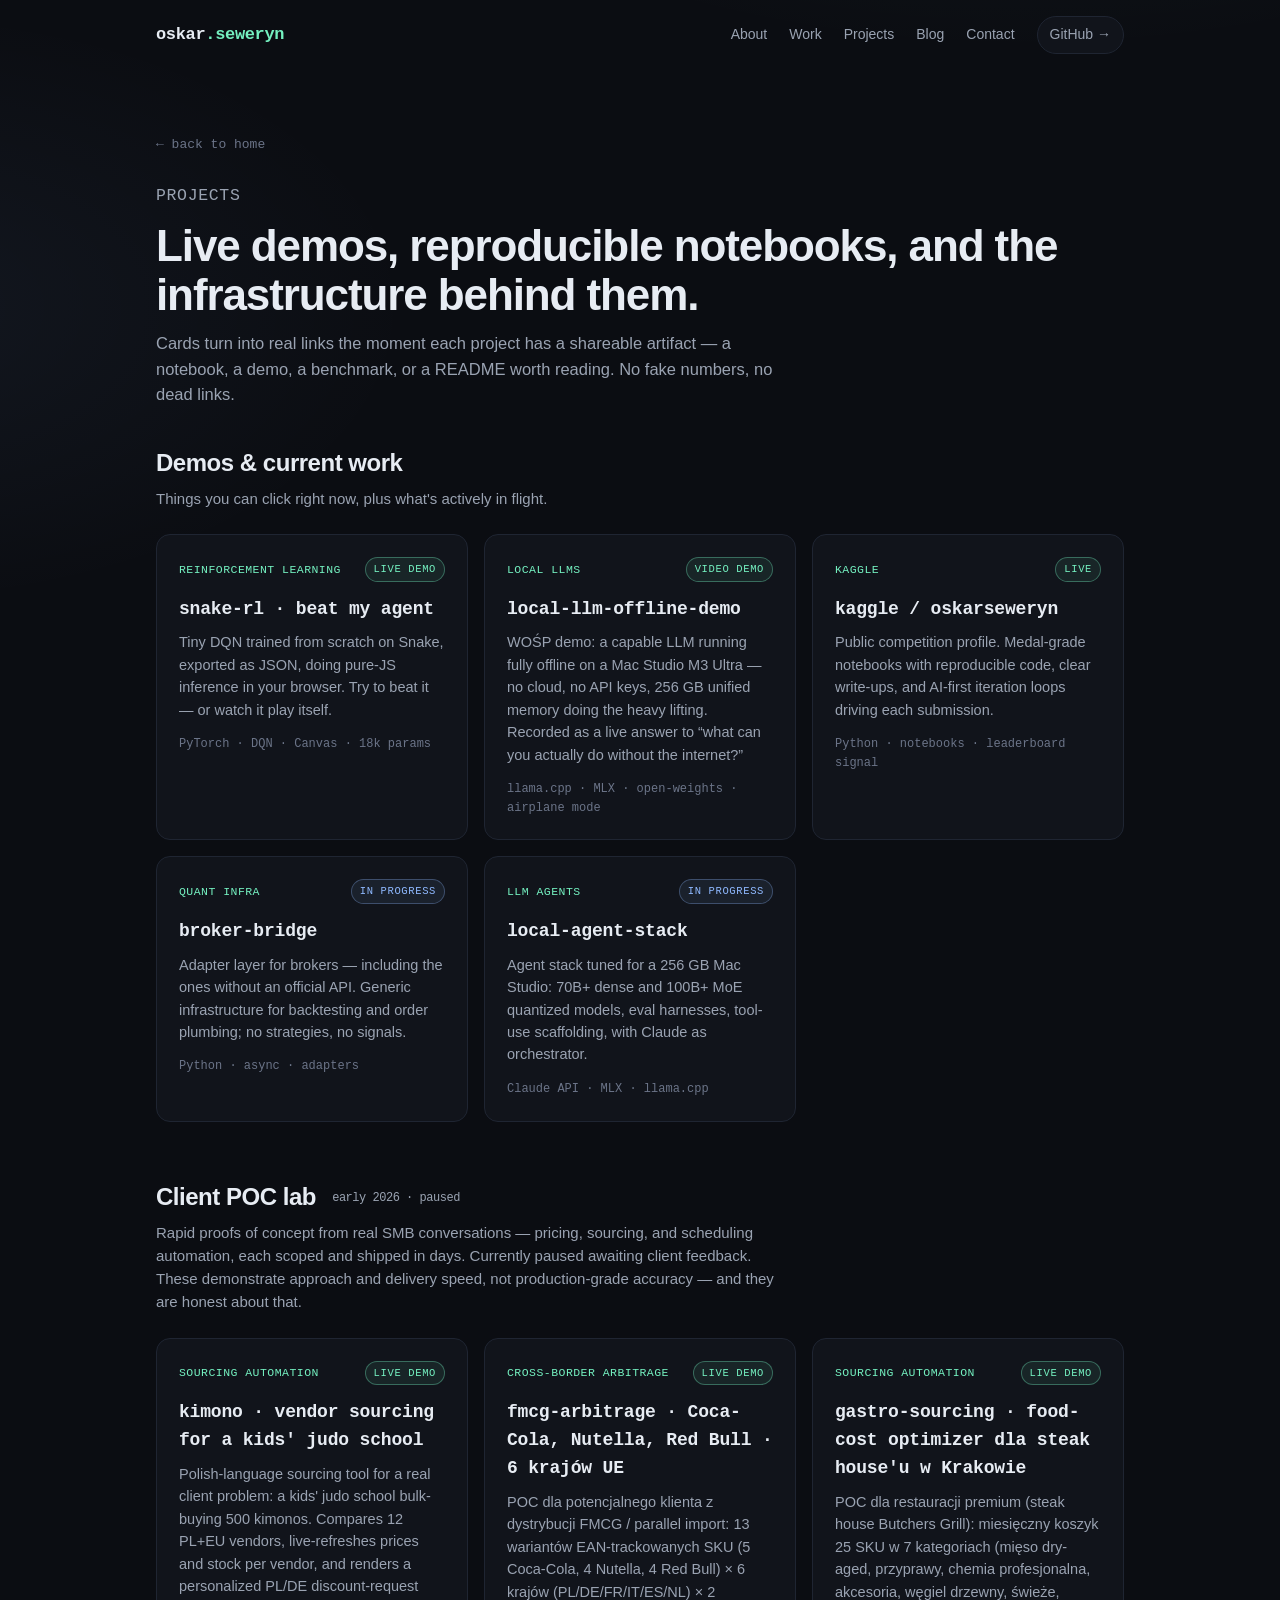
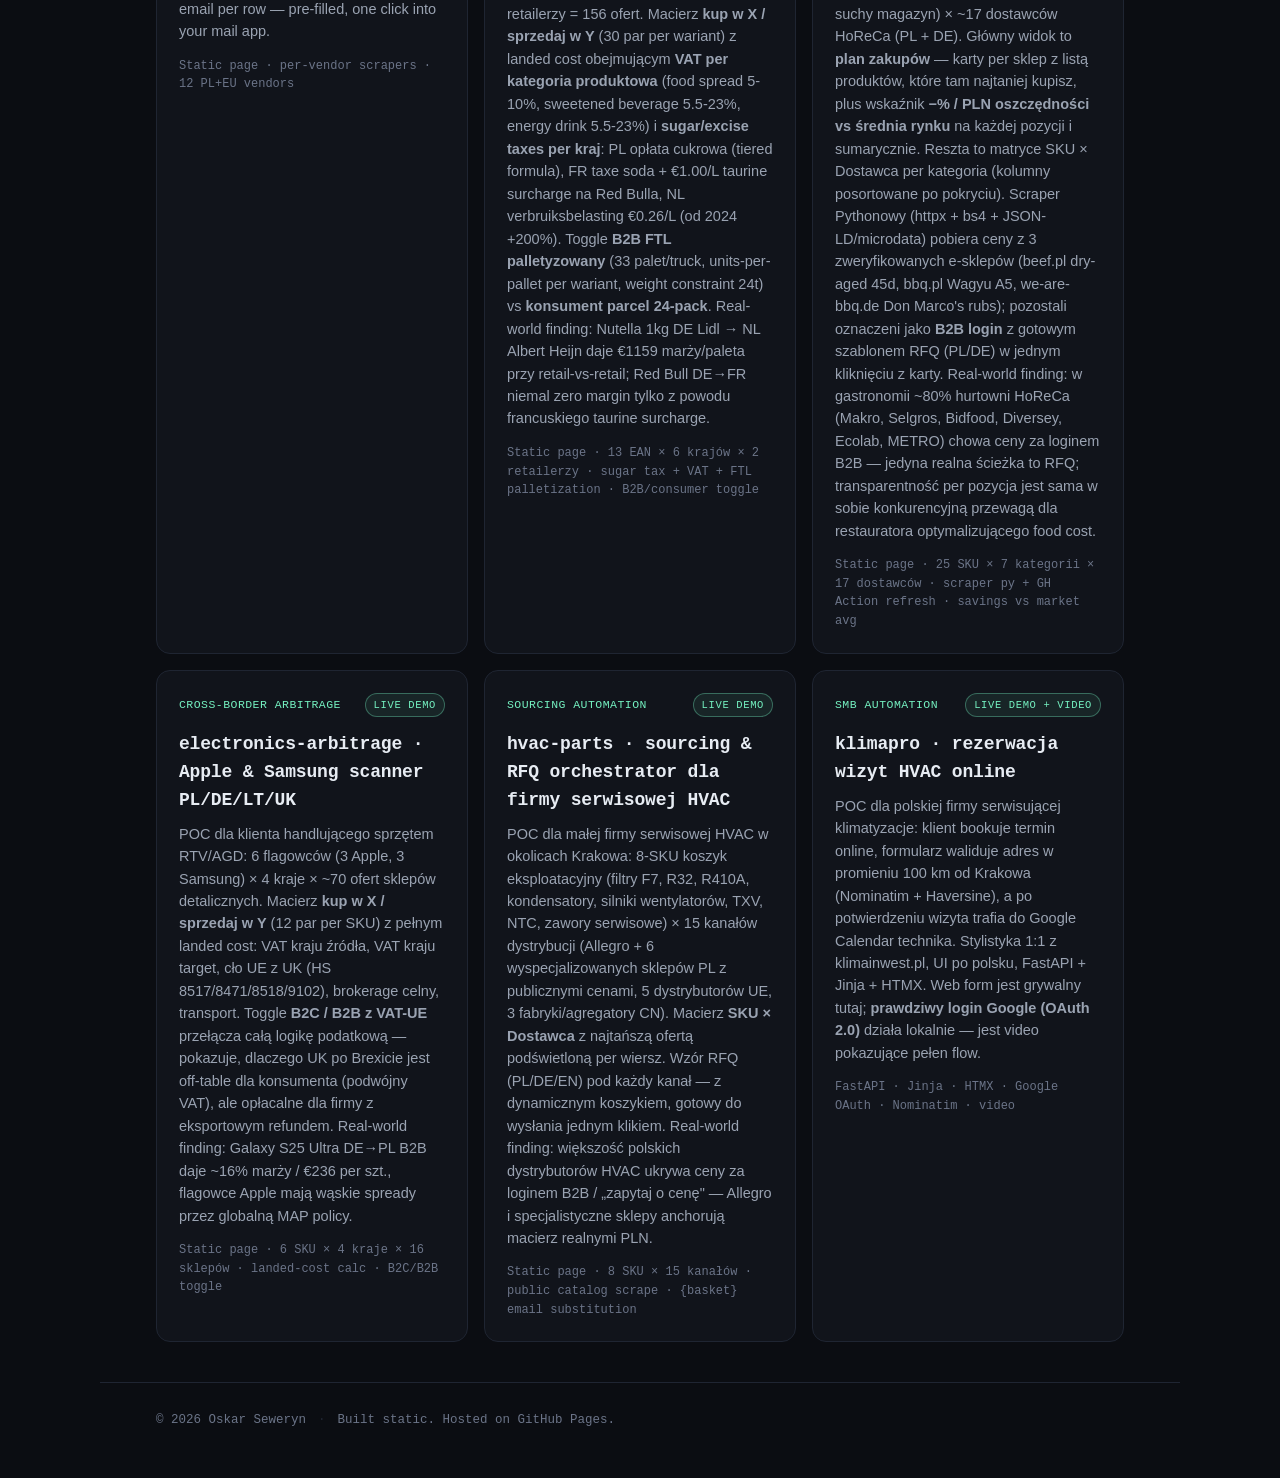
==== commit eddb27ac: "Triage: group client POCs under paused 'POC lab' section, drop planned-only filler cards, trim homep" ====
--- a/projects/index.html
+++ b/projects/index.html
@@ -37,57 +37,10 @@
     </p>
   </div>
 
+  <h2 class="group-head" data-reveal>Demos &amp; current work</h2>
+  <p class="group-sub" data-reveal>Things you can click right now, plus what's actively in flight.</p>
+
   <div class="grid">
-
-    <a class="card" data-reveal href="/projects/poc-fmcg-arbitrage/">
-      <div class="card-head">
-        <div class="card-tag">Cross-border arbitrage</div>
-        <span class="status status-live">live demo</span>
-      </div>
-      <h3>fmcg-arbitrage &middot; Coca-Cola, Nutella, Red Bull · 6 krajów UE</h3>
-      <p>POC dla potencjalnego klienta z dystrybucji FMCG / parallel import: 13 wariantów EAN-trackowanych SKU (5 Coca-Cola, 4 Nutella, 4 Red Bull) &times; 6 krajów (PL/DE/FR/IT/ES/NL) &times; 2 retailerzy = 156 ofert. Macierz <strong>kup w X / sprzedaj w Y</strong> (30 par per wariant) z landed cost obejmującym <strong>VAT per kategoria produktowa</strong> (food spread 5-10%, sweetened beverage 5.5-23%, energy drink 5.5-23%) i <strong>sugar/excise taxes per kraj</strong>: PL opłata cukrowa (tiered formula), FR taxe soda + €1.00/L taurine surcharge na Red Bulla, NL verbruiksbelasting €0.26/L (od 2024 +200%). Toggle <strong>B2B FTL palletyzowany</strong> (33 palet/truck, units-per-pallet per wariant, weight constraint 24t) vs <strong>konsument parcel 24-pack</strong>. Real-world finding: Nutella 1kg DE Lidl &rarr; NL Albert Heijn daje &euro;1159 marży/paleta przy retail-vs-retail; Red Bull DE&rarr;FR niemal zero margin tylko z powodu francuskiego taurine surcharge.</p>
-      <div class="card-meta">Static page · 13 EAN × 6 krajów × 2 retailerzy · sugar tax + VAT + FTL palletization · B2B/consumer toggle</div>
-    </a>
-
-    <a class="card" data-reveal href="/projects/poc-gastro-sourcing/">
-      <div class="card-head">
-        <div class="card-tag">Sourcing automation</div>
-        <span class="status status-live">live demo</span>
-      </div>
-      <h3>gastro-sourcing &middot; food-cost optimizer dla steak house'u w Krakowie</h3>
-      <p>POC dla restauracji premium (steak house Butchers Grill): miesięczny koszyk 25 SKU w 7 kategoriach (mięso dry-aged, przyprawy, chemia profesjonalna, akcesoria, węgiel drzewny, świeże, suchy magazyn) × ~17 dostawców HoReCa (PL + DE). Główny widok to <strong>plan zakupów</strong> &mdash; karty per sklep z listą produktów, które tam najtaniej kupisz, plus wskaźnik <strong>−% / PLN oszczędności vs średnia rynku</strong> na każdej pozycji i sumarycznie. Reszta to matryce SKU × Dostawca per kategoria (kolumny posortowane po pokryciu). Scraper Pythonowy (httpx + bs4 + JSON-LD/microdata) pobiera ceny z 3 zweryfikowanych e-sklepów (beef.pl dry-aged 45d, bbq.pl Wagyu A5, we-are-bbq.de Don Marco's rubs); pozostali oznaczeni jako <strong>B2B login</strong> z gotowym szablonem RFQ (PL/DE) w jednym kliknięciu z karty. Real-world finding: w gastronomii ~80% hurtowni HoReCa (Makro, Selgros, Bidfood, Diversey, Ecolab, METRO) chowa ceny za loginem B2B &mdash; jedyna realna ścieżka to RFQ; transparentność per pozycja jest sama w sobie konkurencyjną przewagą dla restauratora optymalizującego food cost.</p>
-      <div class="card-meta">Static page · 25 SKU × 7 kategorii × 17 dostawców · scraper py + GH Action refresh · savings vs market avg</div>
-    </a>
-
-    <a class="card" data-reveal href="/projects/poc-electronics-arbitrage/">
-      <div class="card-head">
-        <div class="card-tag">Cross-border arbitrage</div>
-        <span class="status status-live">live demo</span>
-      </div>
-      <h3>electronics-arbitrage &middot; Apple &amp; Samsung scanner PL/DE/LT/UK</h3>
-      <p>POC dla klienta handlującego sprzętem RTV/AGD: 6 flagowców (3 Apple, 3 Samsung) &times; 4 kraje &times; ~70 ofert sklepów detalicznych. Macierz <strong>kup w X / sprzedaj w Y</strong> (12 par per SKU) z pełnym landed cost: VAT kraju źródła, VAT kraju target, cło UE z UK (HS 8517/8471/8518/9102), brokerage celny, transport. Toggle <strong>B2C / B2B z VAT-UE</strong> przełącza całą logikę podatkową &mdash; pokazuje, dlaczego UK po Brexicie jest off-table dla konsumenta (podwójny VAT), ale opłacalne dla firmy z eksportowym refundem. Real-world finding: Galaxy S25 Ultra DE→PL B2B daje ~16% marży / €236 per szt., flagowce Apple mają wąskie spready przez globalną MAP policy.</p>
-      <div class="card-meta">Static page · 6 SKU × 4 kraje × 16 sklepów · landed-cost calc · B2C/B2B toggle</div>
-    </a>
-
-    <a class="card" data-reveal href="/projects/poc-hvac-parts-pricing/">
-      <div class="card-head">
-        <div class="card-tag">Sourcing automation</div>
-        <span class="status status-live">live demo</span>
-      </div>
-      <h3>hvac-parts &middot; sourcing &amp; RFQ orchestrator dla firmy serwisowej HVAC</h3>
-      <p>POC dla małej firmy serwisowej HVAC w okolicach Krakowa: 8-SKU koszyk eksploatacyjny (filtry F7, R32, R410A, kondensatory, silniki wentylatorów, TXV, NTC, zawory serwisowe) × 15 kanałów dystrybucji (Allegro + 6 wyspecjalizowanych sklepów PL z publicznymi cenami, 5 dystrybutorów UE, 3 fabryki/agregatory CN). Macierz <strong>SKU × Dostawca</strong> z najtańszą ofertą podświetloną per wiersz. Wzór RFQ (PL/DE/EN) pod każdy kanał — z dynamicznym koszykiem, gotowy do wysłania jednym klikiem. Real-world finding: większość polskich dystrybutorów HVAC ukrywa ceny za loginem B2B / „zapytaj o cenę" — Allegro i specjalistyczne sklepy anchorują macierz realnymi PLN.</p>
-      <div class="card-meta">Static page · 8 SKU × 15 kanałów · public catalog scrape · {basket} email substitution</div>
-    </a>
-
-    <a class="card" data-reveal href="/projects/poc-hvac-scheduling/">
-      <div class="card-head">
-        <div class="card-tag">SMB automation</div>
-        <span class="status status-live">live demo + video</span>
-      </div>
-      <h3>klimapro &middot; rezerwacja wizyt HVAC online</h3>
-      <p>POC dla polskiej firmy serwisującej klimatyzacje: klient bookuje termin online, formularz waliduje adres w promieniu 100&nbsp;km od Krakowa (Nominatim + Haversine), a po potwierdzeniu wizyta trafia do Google Calendar technika. Stylistyka 1:1 z klimainwest.pl, UI po polsku, FastAPI + Jinja + HTMX. Web form jest grywalny tutaj; <strong>prawdziwy login Google (OAuth 2.0)</strong> działa lokalnie &mdash; jest video pokazujące pełen flow.</p>
-      <div class="card-meta">FastAPI · Jinja · HTMX · Google OAuth · Nominatim · video</div>
-    </a>
 
     <a class="card" data-reveal href="/projects/snake-rl/">
       <div class="card-head">
@@ -97,16 +50,6 @@
       <h3>snake-rl · beat my agent</h3>
       <p>Tiny DQN trained from scratch on Snake, exported as JSON, doing pure-JS inference in your browser. Try to beat it &mdash; or watch it play itself.</p>
       <div class="card-meta">PyTorch · DQN · Canvas · 18k params</div>
-    </a>
-
-    <a class="card" data-reveal href="/projects/kimono/">
-      <div class="card-head">
-        <div class="card-tag">Sourcing automation</div>
-        <span class="status status-live">live demo</span>
-      </div>
-      <h3>kimono · vendor sourcing for a kids' judo school</h3>
-      <p>Polish-language sourcing tool for a real client problem: a kids' judo school bulk-buying 500 kimonos. Compares 12 PL+EU vendors, live-refreshes prices and stock per vendor, and renders a personalized PL/DE discount-request email per row &mdash; pre-filled, one click into your mail app.</p>
-      <div class="card-meta">Static page · per-vendor scrapers · 12 PL+EU vendors</div>
     </a>
 
     <a class="card" data-reveal href="/projects/local-llm-offline-demo/">
@@ -149,35 +92,77 @@
       <div class="card-meta">Claude API · MLX · llama.cpp</div>
     </div>
 
-    <div class="card card-soon" data-reveal aria-disabled="true">
+  </div>
+
+  <h2 class="group-head" data-reveal>Client POC lab <span class="group-note">early 2026 · paused</span></h2>
+  <p class="group-sub" data-reveal>
+    Rapid proofs of concept from real SMB conversations — pricing, sourcing, and scheduling
+    automation, each scoped and shipped in days. Currently paused awaiting client feedback.
+    These demonstrate approach and delivery speed, not production-grade accuracy — and they
+    are honest about that.
+  </p>
+
+  <div class="grid">
+
+    <a class="card" data-reveal href="/projects/kimono/">
       <div class="card-head">
-        <div class="card-tag">Automation</div>
-        <span class="status status-planned">planned</span>
+        <div class="card-tag">Sourcing automation</div>
+        <span class="status status-live">live demo</span>
       </div>
-      <h3>ai-first-templates</h3>
-      <p>Reusable starters for AI-first data and automation projects — Claude Code skills, hooks, scaffolds. Turning the 20× subscription into compounding leverage.</p>
-      <div class="card-meta">Claude Code · Python · ergonomics</div>
-    </div>
+      <h3>kimono · vendor sourcing for a kids' judo school</h3>
+      <p>Polish-language sourcing tool for a real client problem: a kids' judo school bulk-buying 500 kimonos. Compares 12 PL+EU vendors, live-refreshes prices and stock per vendor, and renders a personalized PL/DE discount-request email per row &mdash; pre-filled, one click into your mail app.</p>
+      <div class="card-meta">Static page · per-vendor scrapers · 12 PL+EU vendors</div>
+    </a>
 
-    <div class="card card-soon" data-reveal aria-disabled="true">
+    <a class="card" data-reveal href="/projects/poc-fmcg-arbitrage/">
       <div class="card-head">
-        <div class="card-tag">Data</div>
-        <span class="status status-planned">planned</span>
+        <div class="card-tag">Cross-border arbitrage</div>
+        <span class="status status-live">live demo</span>
       </div>
-      <h3>market-data-etl</h3>
-      <p>Notes and tooling around market-data sources, transformations, and ETL patterns — the unglamorous half of any quant workflow, written for humans.</p>
-      <div class="card-meta">Python · DuckDB · parquet</div>
-    </div>
+      <h3>fmcg-arbitrage &middot; Coca-Cola, Nutella, Red Bull · 6 krajów UE</h3>
+      <p>POC dla potencjalnego klienta z dystrybucji FMCG / parallel import: 13 wariantów EAN-trackowanych SKU (5 Coca-Cola, 4 Nutella, 4 Red Bull) &times; 6 krajów (PL/DE/FR/IT/ES/NL) &times; 2 retailerzy = 156 ofert. Macierz <strong>kup w X / sprzedaj w Y</strong> (30 par per wariant) z landed cost obejmującym <strong>VAT per kategoria produktowa</strong> (food spread 5-10%, sweetened beverage 5.5-23%, energy drink 5.5-23%) i <strong>sugar/excise taxes per kraj</strong>: PL opłata cukrowa (tiered formula), FR taxe soda + €1.00/L taurine surcharge na Red Bulla, NL verbruiksbelasting €0.26/L (od 2024 +200%). Toggle <strong>B2B FTL palletyzowany</strong> (33 palet/truck, units-per-pallet per wariant, weight constraint 24t) vs <strong>konsument parcel 24-pack</strong>. Real-world finding: Nutella 1kg DE Lidl &rarr; NL Albert Heijn daje &euro;1159 marży/paleta przy retail-vs-retail; Red Bull DE&rarr;FR niemal zero margin tylko z powodu francuskiego taurine surcharge.</p>
+      <div class="card-meta">Static page · 13 EAN × 6 krajów × 2 retailerzy · sugar tax + VAT + FTL palletization · B2B/consumer toggle</div>
+    </a>
 
-    <div class="card card-soon" data-reveal aria-disabled="true">
+    <a class="card" data-reveal href="/projects/poc-gastro-sourcing/">
       <div class="card-head">
-        <div class="card-tag">OTA</div>
-        <span class="status status-planned">planned</span>
+        <div class="card-tag">Sourcing automation</div>
+        <span class="status status-live">live demo</span>
       </div>
-      <h3>ota-ml-patterns</h3>
-      <p>Generalized patterns from years of shipping production ML in online travel: feature design, evaluation under shift, and decisions that hold up at scale.</p>
-      <div class="card-meta">Python · ML · production</div>
-    </div>
+      <h3>gastro-sourcing &middot; food-cost optimizer dla steak house'u w Krakowie</h3>
+      <p>POC dla restauracji premium (steak house Butchers Grill): miesięczny koszyk 25 SKU w 7 kategoriach (mięso dry-aged, przyprawy, chemia profesjonalna, akcesoria, węgiel drzewny, świeże, suchy magazyn) × ~17 dostawców HoReCa (PL + DE). Główny widok to <strong>plan zakupów</strong> &mdash; karty per sklep z listą produktów, które tam najtaniej kupisz, plus wskaźnik <strong>−% / PLN oszczędności vs średnia rynku</strong> na każdej pozycji i sumarycznie. Reszta to matryce SKU × Dostawca per kategoria (kolumny posortowane po pokryciu). Scraper Pythonowy (httpx + bs4 + JSON-LD/microdata) pobiera ceny z 3 zweryfikowanych e-sklepów (beef.pl dry-aged 45d, bbq.pl Wagyu A5, we-are-bbq.de Don Marco's rubs); pozostali oznaczeni jako <strong>B2B login</strong> z gotowym szablonem RFQ (PL/DE) w jednym kliknięciu z karty. Real-world finding: w gastronomii ~80% hurtowni HoReCa (Makro, Selgros, Bidfood, Diversey, Ecolab, METRO) chowa ceny za loginem B2B &mdash; jedyna realna ścieżka to RFQ; transparentność per pozycja jest sama w sobie konkurencyjną przewagą dla restauratora optymalizującego food cost.</p>
+      <div class="card-meta">Static page · 25 SKU × 7 kategorii × 17 dostawców · scraper py + GH Action refresh · savings vs market avg</div>
+    </a>
+
+    <a class="card" data-reveal href="/projects/poc-electronics-arbitrage/">
+      <div class="card-head">
+        <div class="card-tag">Cross-border arbitrage</div>
+        <span class="status status-live">live demo</span>
+      </div>
+      <h3>electronics-arbitrage &middot; Apple &amp; Samsung scanner PL/DE/LT/UK</h3>
+      <p>POC dla klienta handlującego sprzętem RTV/AGD: 6 flagowców (3 Apple, 3 Samsung) &times; 4 kraje &times; ~70 ofert sklepów detalicznych. Macierz <strong>kup w X / sprzedaj w Y</strong> (12 par per SKU) z pełnym landed cost: VAT kraju źródła, VAT kraju target, cło UE z UK (HS 8517/8471/8518/9102), brokerage celny, transport. Toggle <strong>B2C / B2B z VAT-UE</strong> przełącza całą logikę podatkową &mdash; pokazuje, dlaczego UK po Brexicie jest off-table dla konsumenta (podwójny VAT), ale opłacalne dla firmy z eksportowym refundem. Real-world finding: Galaxy S25 Ultra DE→PL B2B daje ~16% marży / €236 per szt., flagowce Apple mają wąskie spready przez globalną MAP policy.</p>
+      <div class="card-meta">Static page · 6 SKU × 4 kraje × 16 sklepów · landed-cost calc · B2C/B2B toggle</div>
+    </a>
+
+    <a class="card" data-reveal href="/projects/poc-hvac-parts-pricing/">
+      <div class="card-head">
+        <div class="card-tag">Sourcing automation</div>
+        <span class="status status-live">live demo</span>
+      </div>
+      <h3>hvac-parts &middot; sourcing &amp; RFQ orchestrator dla firmy serwisowej HVAC</h3>
+      <p>POC dla małej firmy serwisowej HVAC w okolicach Krakowa: 8-SKU koszyk eksploatacyjny (filtry F7, R32, R410A, kondensatory, silniki wentylatorów, TXV, NTC, zawory serwisowe) × 15 kanałów dystrybucji (Allegro + 6 wyspecjalizowanych sklepów PL z publicznymi cenami, 5 dystrybutorów UE, 3 fabryki/agregatory CN). Macierz <strong>SKU × Dostawca</strong> z najtańszą ofertą podświetloną per wiersz. Wzór RFQ (PL/DE/EN) pod każdy kanał — z dynamicznym koszykiem, gotowy do wysłania jednym klikiem. Real-world finding: większość polskich dystrybutorów HVAC ukrywa ceny za loginem B2B / „zapytaj o cenę" &mdash; Allegro i specjalistyczne sklepy anchorują macierz realnymi PLN.</p>
+      <div class="card-meta">Static page · 8 SKU × 15 kanałów · public catalog scrape · {basket} email substitution</div>
+    </a>
+
+    <a class="card" data-reveal href="/projects/poc-hvac-scheduling/">
+      <div class="card-head">
+        <div class="card-tag">SMB automation</div>
+        <span class="status status-live">live demo + video</span>
+      </div>
+      <h3>klimapro &middot; rezerwacja wizyt HVAC online</h3>
+      <p>POC dla polskiej firmy serwisującej klimatyzacje: klient bookuje termin online, formularz waliduje adres w promieniu 100&nbsp;km od Krakowa (Nominatim + Haversine), a po potwierdzeniu wizyta trafia do Google Calendar technika. Stylistyka 1:1 z klimainwest.pl, UI po polsku, FastAPI + Jinja + HTMX. Web form jest grywalny tutaj; <strong>prawdziwy login Google (OAuth 2.0)</strong> działa lokalnie &mdash; jest video pokazujące pełen flow.</p>
+      <div class="card-meta">FastAPI · Jinja · HTMX · Google OAuth · Nominatim · video</div>
+    </a>
 
   </div>
 </main>
--- a/style.css
+++ b/style.css
@@ -525,3 +525,25 @@
   [data-reveal] { opacity: 1; transform: none; }
   .card { transform: none !important; }
 }
+
+/* ---------- Project groups (projects subpage) ---------- */
+.group-head {
+  font-size: 24px;
+  letter-spacing: -0.02em;
+  margin: 56px 0 6px;
+}
+.page-head + .group-head { margin-top: 0; }
+.group-note {
+  font-family: var(--mono);
+  font-size: 12px;
+  font-weight: 400;
+  color: var(--fg-dim);
+  margin-left: 10px;
+  vertical-align: middle;
+}
+.group-sub {
+  color: var(--fg-dim);
+  margin: 0 0 24px;
+  font-size: 15px;
+  max-width: 640px;
+}
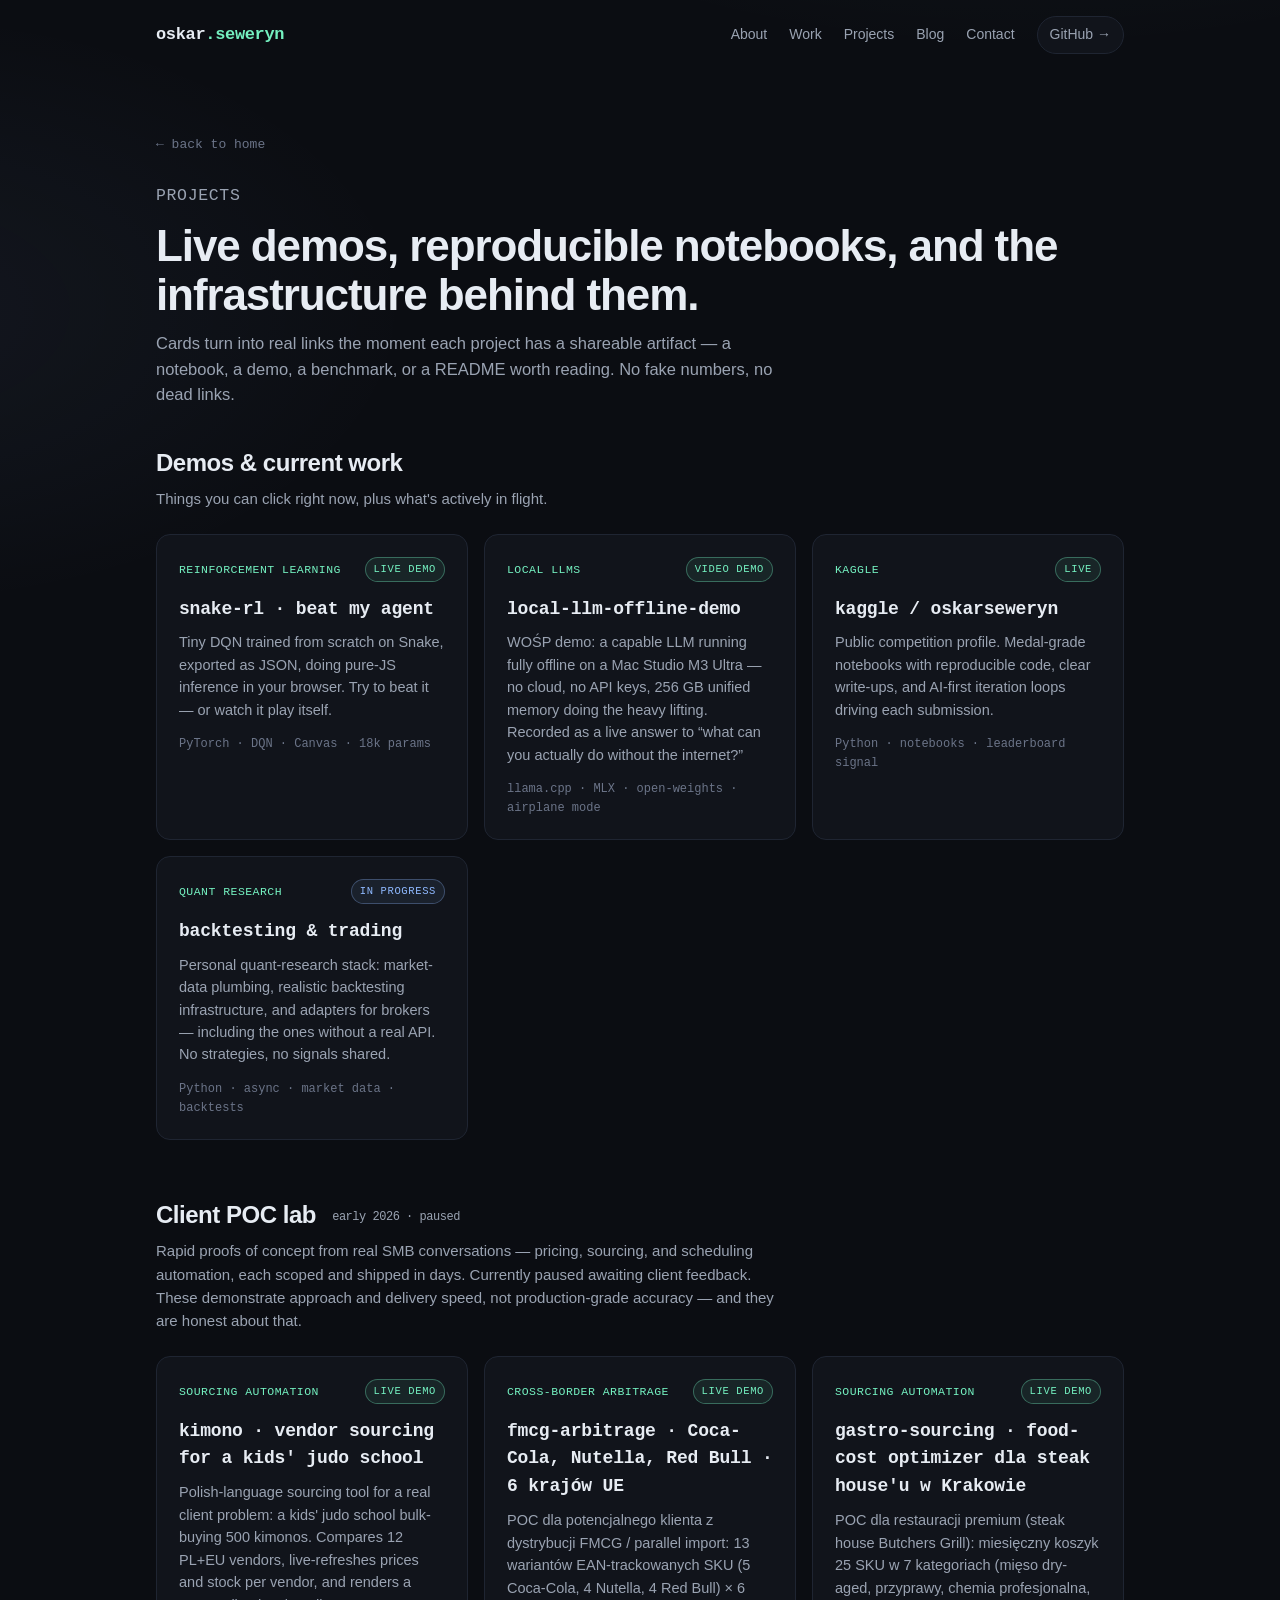
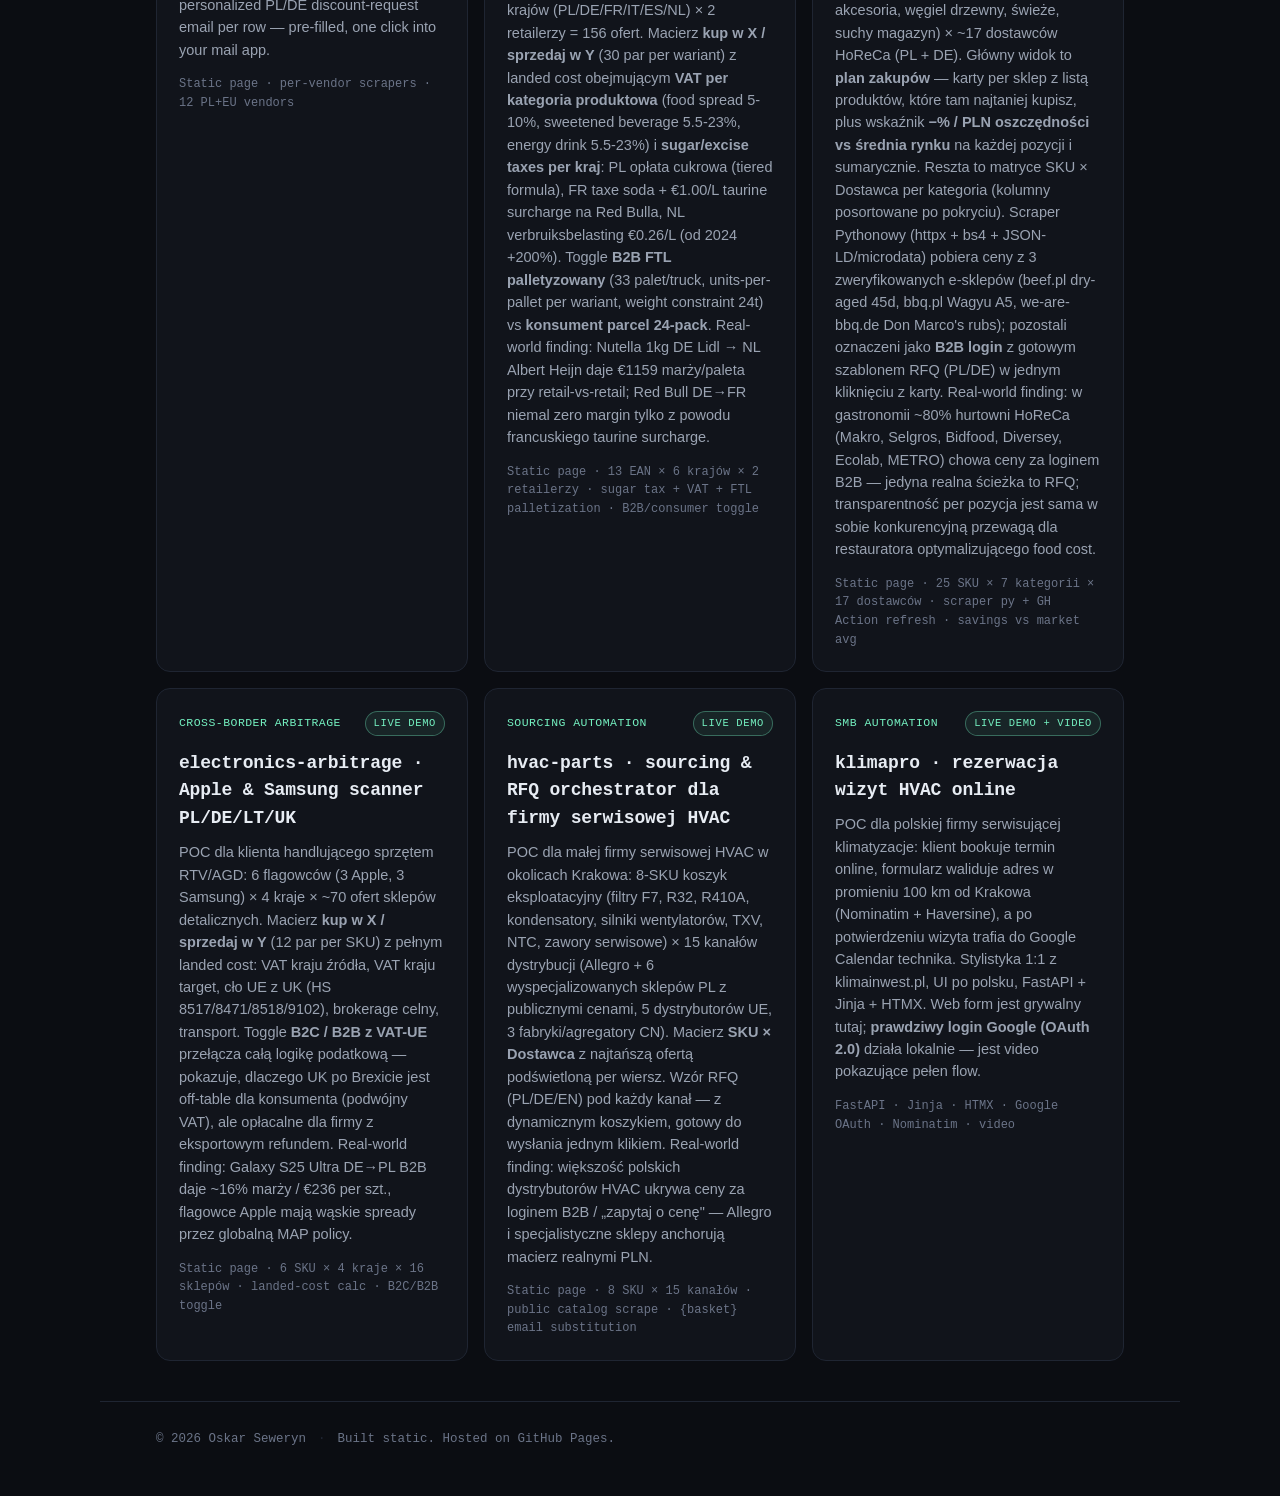
==== commit 68ac2173: "Homepage triage: stream-level 'backtesting & trading' card; Kaggle as About link; snake-rl only on /" ====
--- a/projects/index.html
+++ b/projects/index.html
@@ -74,22 +74,12 @@
 
     <div class="card card-soon" data-reveal aria-disabled="true">
       <div class="card-head">
-        <div class="card-tag">Quant infra</div>
+        <div class="card-tag">Quant research</div>
         <span class="status status-progress">in&nbsp;progress</span>
       </div>
-      <h3>broker-bridge</h3>
-      <p>Adapter layer for brokers — including the ones without an official API. Generic infrastructure for backtesting and order plumbing; no strategies, no signals.</p>
-      <div class="card-meta">Python · async · adapters</div>
-    </div>
-
-    <div class="card card-soon" data-reveal aria-disabled="true">
-      <div class="card-head">
-        <div class="card-tag">LLM agents</div>
-        <span class="status status-progress">in&nbsp;progress</span>
-      </div>
-      <h3>local-agent-stack</h3>
-      <p>Agent stack tuned for a 256&nbsp;GB Mac Studio: 70B+ dense and 100B+ MoE quantized models, eval harnesses, tool-use scaffolding, with Claude as orchestrator.</p>
-      <div class="card-meta">Claude API · MLX · llama.cpp</div>
+      <h3>backtesting &amp; trading</h3>
+      <p>Personal quant-research stack: market-data plumbing, realistic backtesting infrastructure, and adapters for brokers — including the ones without a real API. No strategies, no signals shared.</p>
+      <div class="card-meta">Python · async · market data · backtests</div>
     </div>
 
   </div>
--- a/style.css
+++ b/style.css
@@ -547,3 +547,8 @@
   font-size: 15px;
   max-width: 640px;
 }
+
+.about .bio a {
+  color: var(--accent);
+  border-bottom: 1px dashed rgba(116, 240, 192, 0.4);
+}
